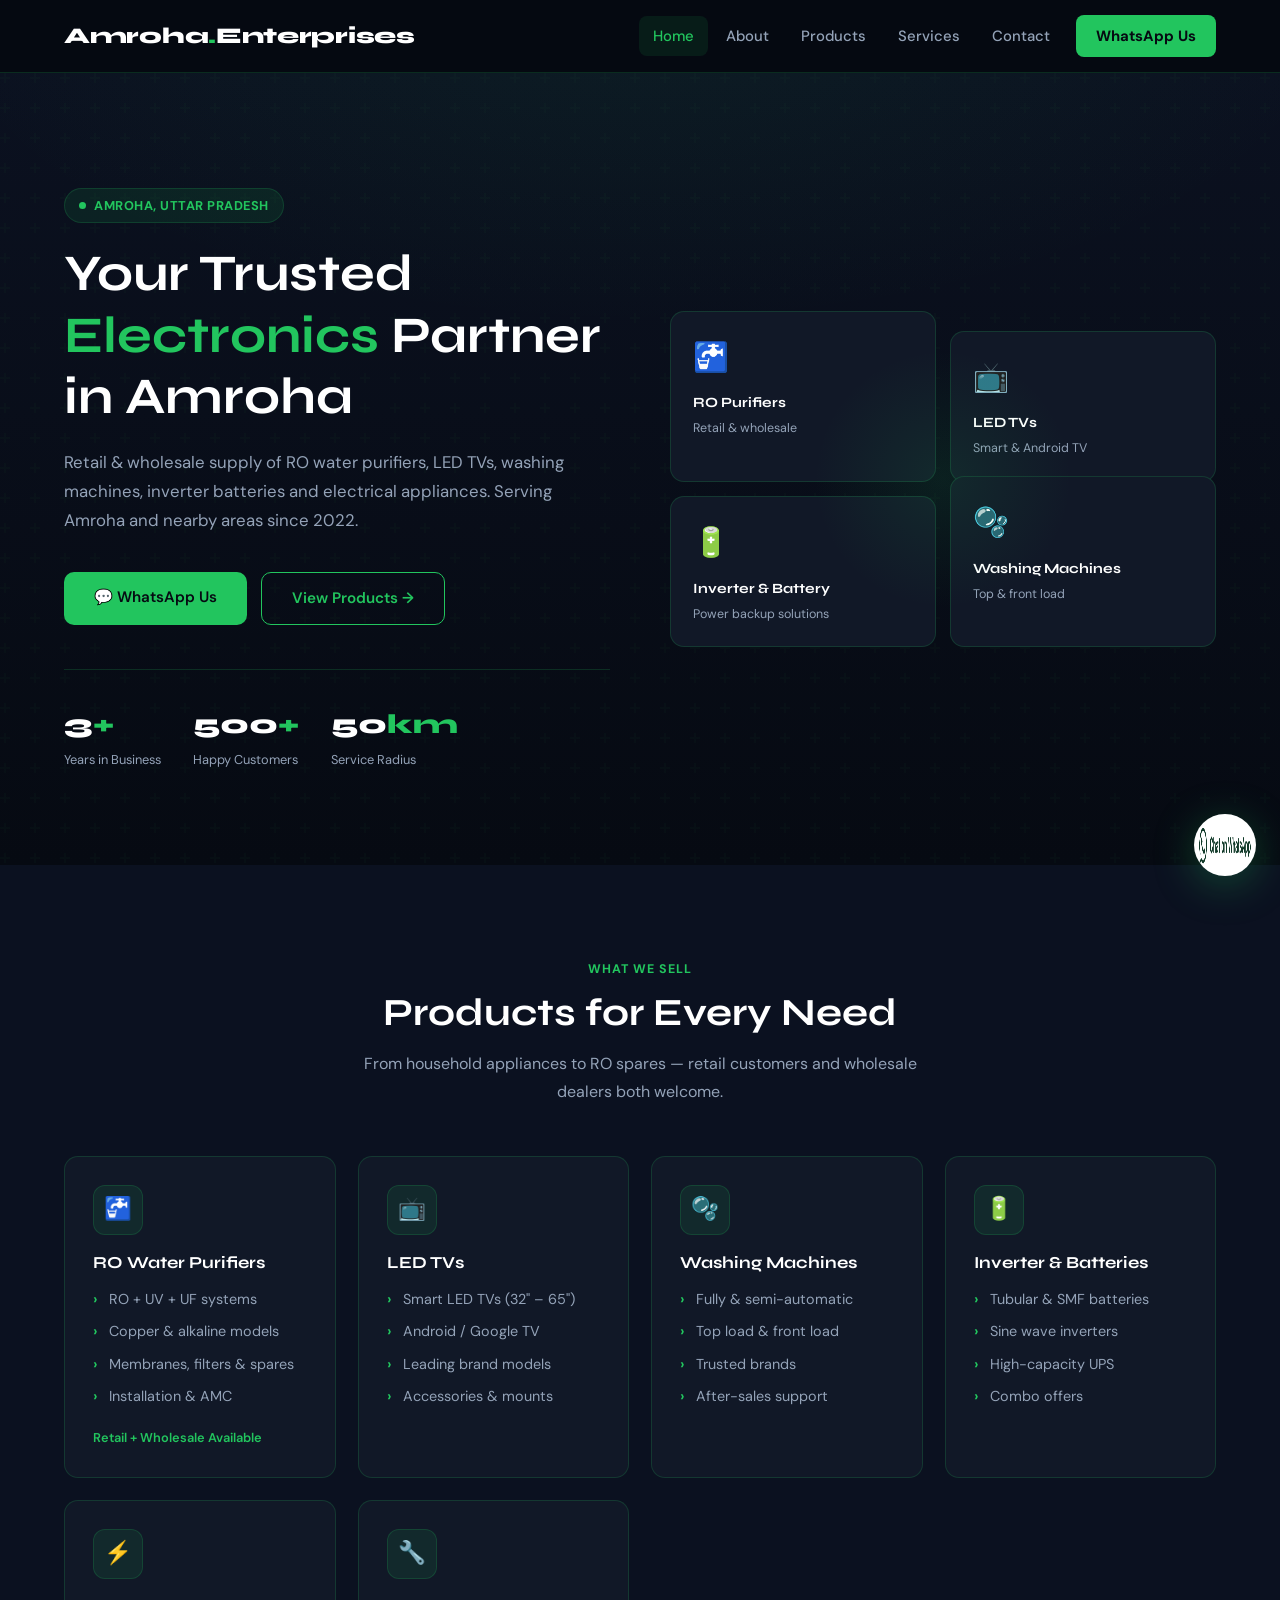
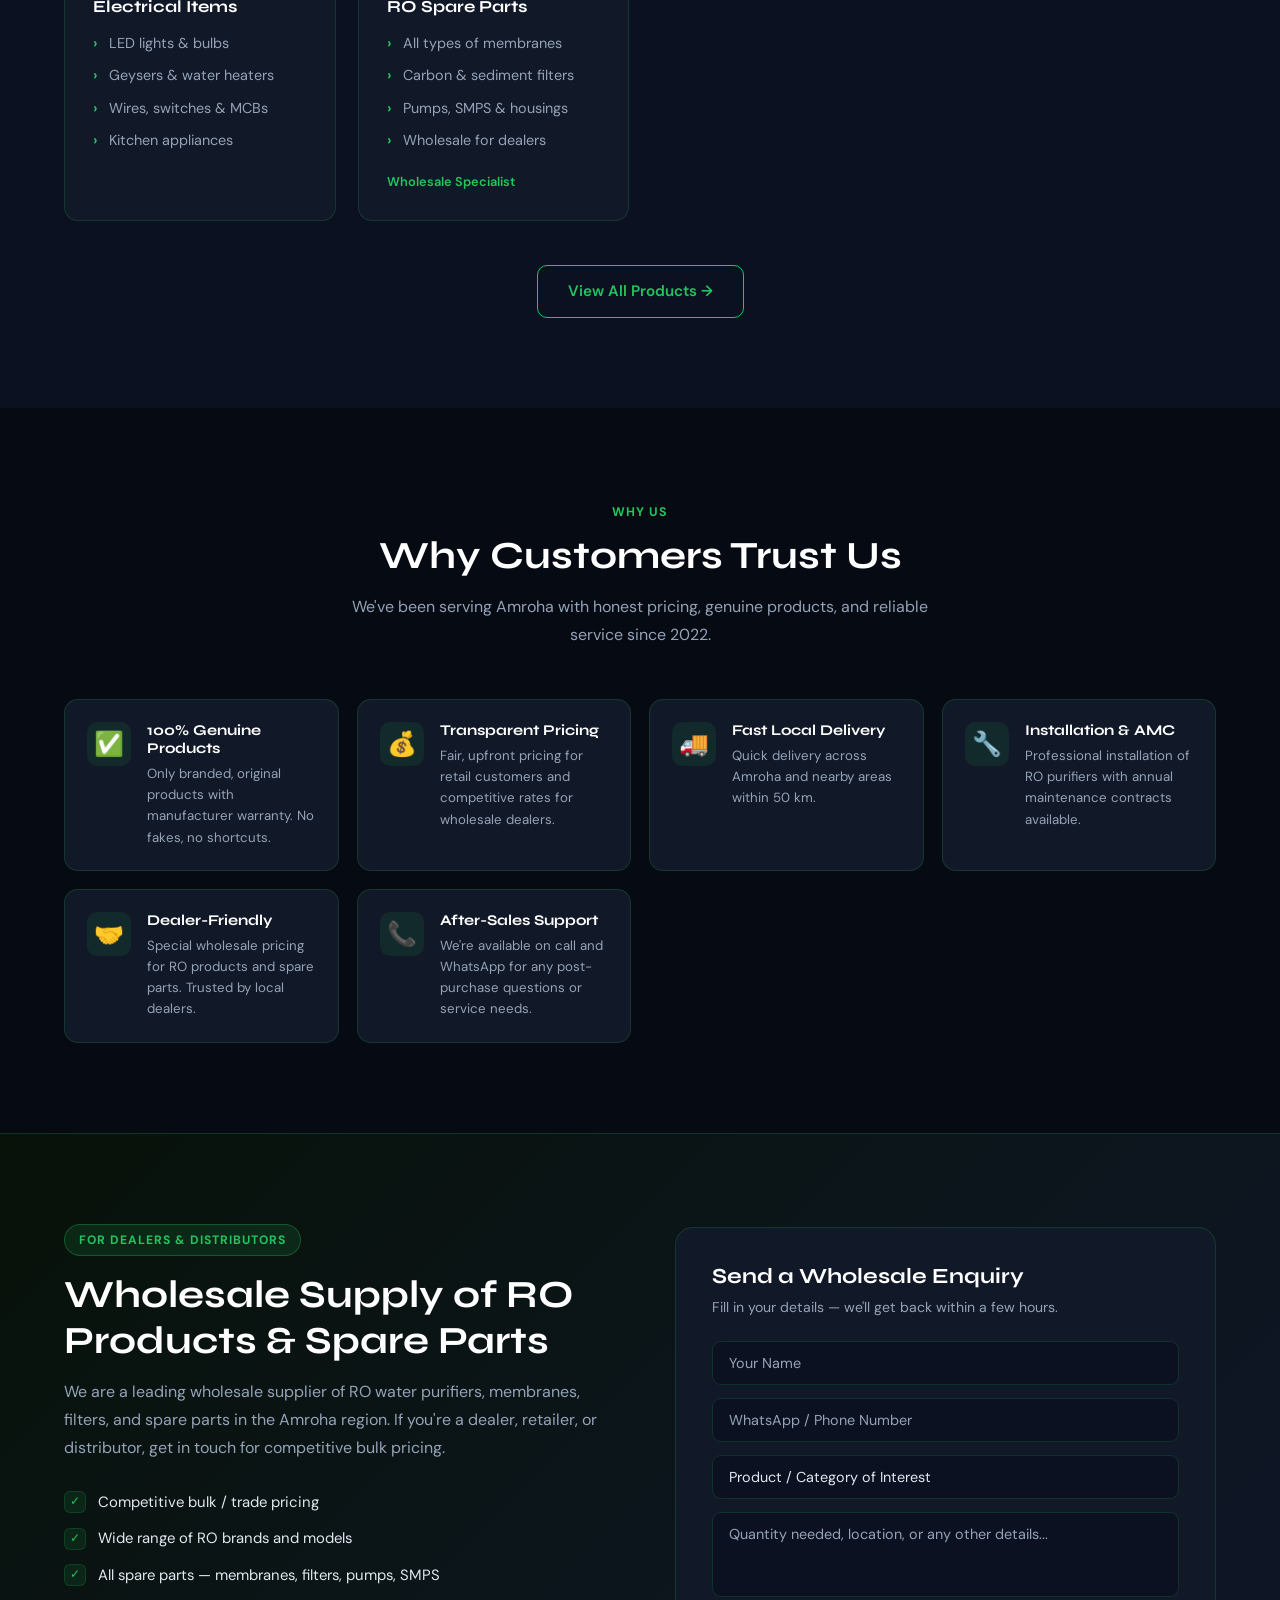
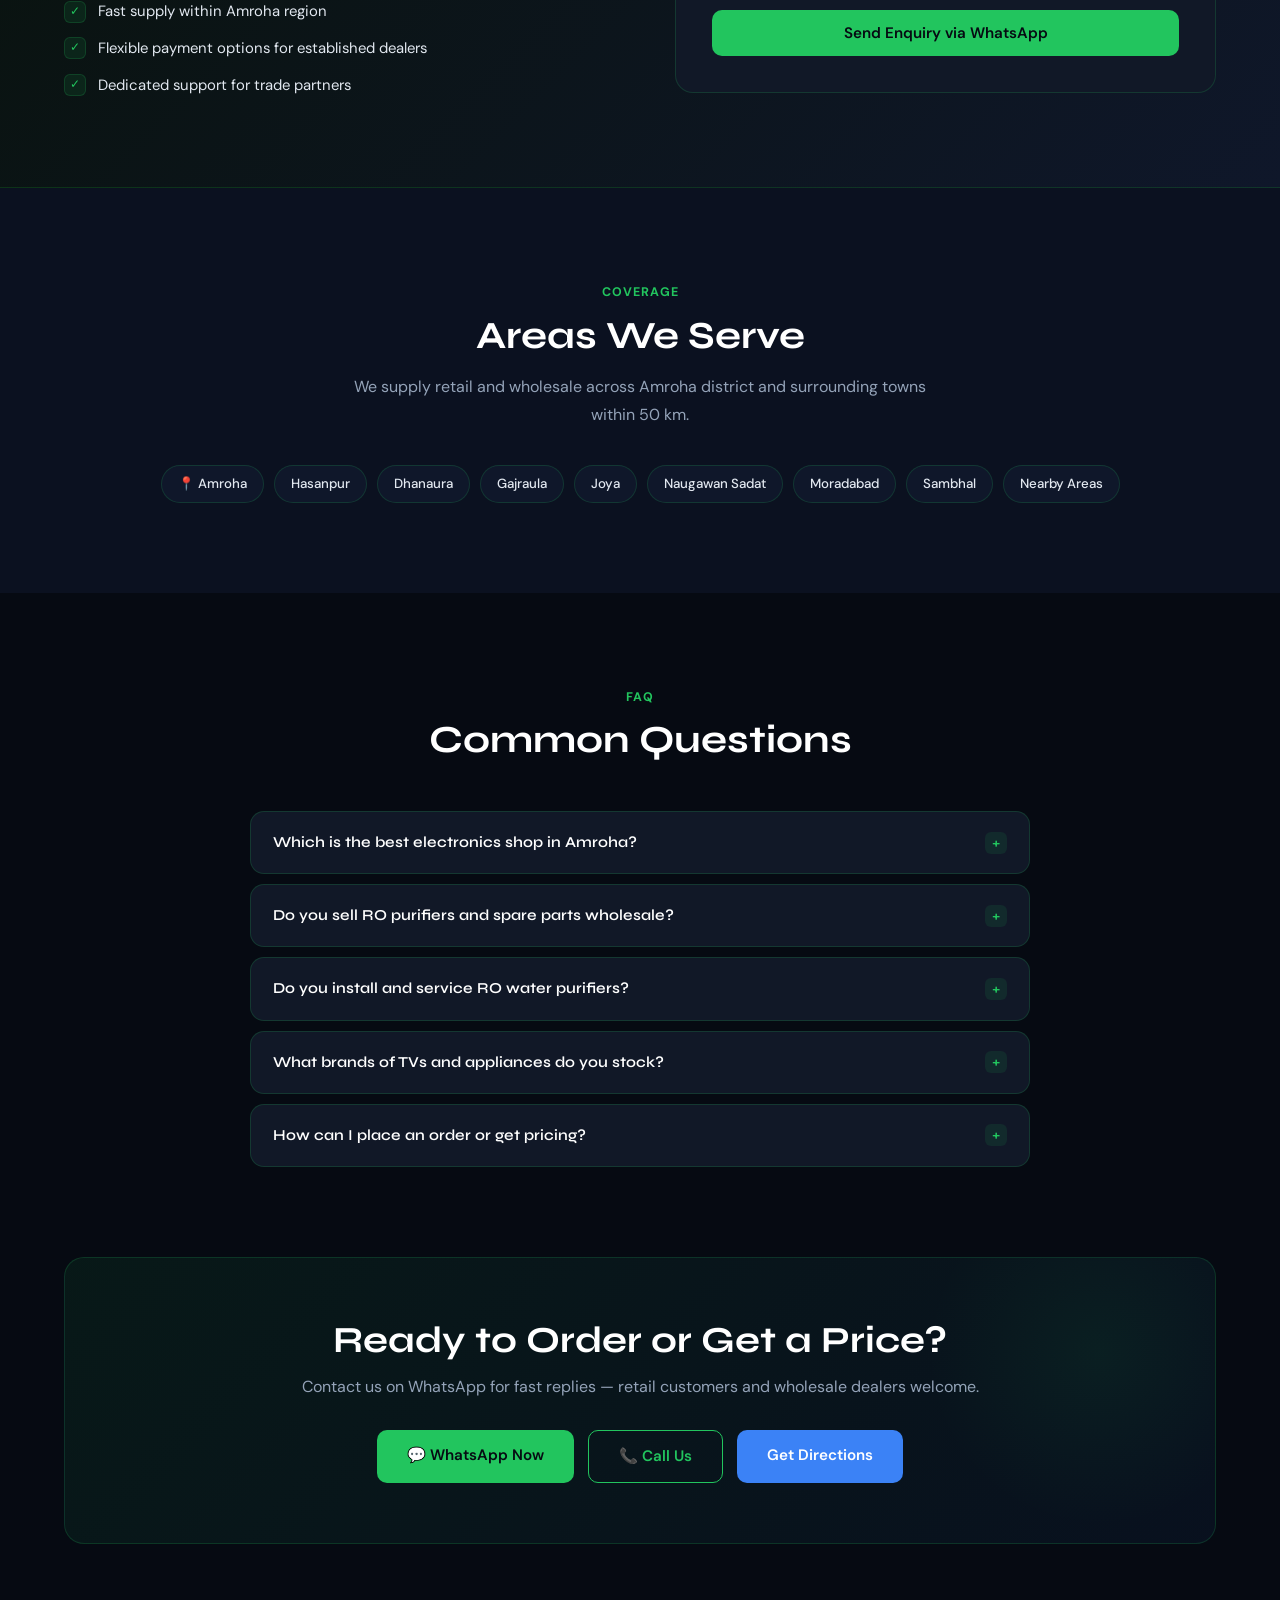
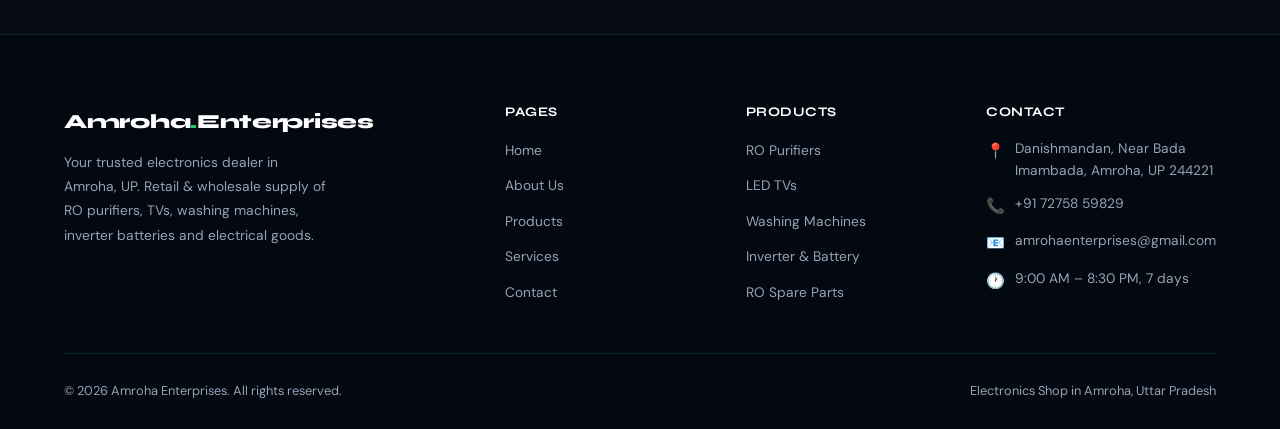
==== index.html @ c9adb69c "Add files via upload" ====
<!DOCTYPE html>
<html lang="en">
<head>
  <!-- Google Analytics -->
  <script async src="https://www.googletagmanager.com/gtag/js?id=G-59EETJ5G6J"></script>
  <script>
    window.dataLayer = window.dataLayer || [];
    function gtag(){dataLayer.push(arguments);}
    gtag('js', new Date());
    gtag('config', 'G-59EETJ5G6J');
  </script>

  <meta charset="UTF-8" />
  <meta name="viewport" content="width=device-width, initial-scale=1.0" />
  <title>Electronics Shop in Amroha | TV, RO, Washing Machine & Inverter – Amroha Enterprises</title>
  <meta name="description" content="Amroha Enterprises – trusted electronics dealer in Amroha, UP. Retail & wholesale supply of RO water purifiers, LED TVs, washing machines, inverter batteries and electrical items." />
  <link rel="stylesheet" href="style.css" />
</head>
<body>

<!-- HEADER -->
<header id="header">
  <div class="container header-inner">
    <div class="logo">Amroha<span>.</span>Enterprises</div>
    <nav id="nav">
      <a href="/" class="active">Home</a>
      <a href="/about">About</a>
      <a href="/products">Products</a>
      <a href="/services">Services</a>
      <a href="/contact">Contact</a>
      <a href="https://wa.me/917275859829?text=Hello%2C+I+have+an+enquiry..." class="nav-cta" target="_blank">WhatsApp Us</a>
    </nav>
    <button class="hamburger" id="hamburger" aria-label="Menu">
      <span></span><span></span><span></span>
    </button>
  </div>
</header>

<!-- HERO -->
<section class="hero">
  <div class="container">
    <div class="hero-grid">
      <div class="hero-content">
        <div class="hero-badge reveal">Amroha, Uttar Pradesh</div>
        <h1 class="reveal delay-1">Your Trusted <span class="accent">Electronics</span> Partner in Amroha</h1>
        <p class="reveal delay-2">
          Retail & wholesale supply of RO water purifiers, LED TVs, washing machines, inverter batteries and electrical appliances. Serving Amroha and nearby areas since 2022.
        </p>
        <div class="hero-buttons reveal delay-3">
          <a href="https://wa.me/917275859829?text=Hello%2C+I+have+an+enquiry..." class="btn btn-primary" target="_blank">💬 WhatsApp Us</a>
          <a href="/products" class="btn btn-outline">View Products →</a>
        </div>
        <div class="hero-stats reveal delay-3">
          <div class="hero-stat">
            <div class="num">3<span>+</span></div>
            <div class="label">Years in Business</div>
          </div>
          <div class="hero-stat">
            <div class="num">500<span>+</span></div>
            <div class="label">Happy Customers</div>
          </div>
          <div class="hero-stat">
            <div class="num">50<span>km</span></div>
            <div class="label">Service Radius</div>
          </div>
        </div>
      </div>

      <div class="hero-visual reveal delay-2">
        <div class="hero-card">
          <div class="hc-icon">🚰</div>
          <div class="hc-title">RO Purifiers</div>
          <div class="hc-sub">Retail & wholesale</div>
        </div>
        <div class="hero-card">
          <div class="hc-icon">📺</div>
          <div class="hc-title">LED TVs</div>
          <div class="hc-sub">Smart & Android TV</div>
        </div>
        <div class="hero-card">
          <div class="hc-icon">🔋</div>
          <div class="hc-title">Inverter & Battery</div>
          <div class="hc-sub">Power backup solutions</div>
        </div>
        <div class="hero-card">
          <div class="hc-icon">🫧</div>
          <div class="hc-title">Washing Machines</div>
          <div class="hc-sub">Top & front load</div>
        </div>
      </div>
    </div>
  </div>
</section>

<!-- PRODUCT CATEGORIES -->
<section class="accent">
  <div class="container">
    <div class="center reveal">
      <div class="section-tag">What We Sell</div>
      <h2 class="section-title">Products for Every Need</h2>
      <p class="section-sub">From household appliances to RO spares — retail customers and wholesale dealers both welcome.</p>
    </div>

    <div class="grid grid-auto" style="margin-top: 50px;">
      <div class="card reveal delay-1">
        <div class="card-icon">🚰</div>
        <h3>RO Water Purifiers</h3>
        <ul>
          <li>RO + UV + UF systems</li>
          <li>Copper & alkaline models</li>
          <li>Membranes, filters & spares</li>
          <li>Installation & AMC</li>
        </ul>
        <p style="margin-top:14px; font-size:0.8rem; color:var(--green); font-weight:600;">Retail + Wholesale Available</p>
      </div>

      <div class="card reveal delay-2">
        <div class="card-icon">📺</div>
        <h3>LED TVs</h3>
        <ul>
          <li>Smart LED TVs (32" – 65")</li>
          <li>Android / Google TV</li>
          <li>Leading brand models</li>
          <li>Accessories & mounts</li>
        </ul>
      </div>

      <div class="card reveal delay-3">
        <div class="card-icon">🫧</div>
        <h3>Washing Machines</h3>
        <ul>
          <li>Fully & semi-automatic</li>
          <li>Top load & front load</li>
          <li>Trusted brands</li>
          <li>After-sales support</li>
        </ul>
      </div>

      <div class="card reveal delay-1">
        <div class="card-icon">🔋</div>
        <h3>Inverter & Batteries</h3>
        <ul>
          <li>Tubular & SMF batteries</li>
          <li>Sine wave inverters</li>
          <li>High-capacity UPS</li>
          <li>Combo offers</li>
        </ul>
      </div>

      <div class="card reveal delay-2">
        <div class="card-icon">⚡</div>
        <h3>Electrical Items</h3>
        <ul>
          <li>LED lights & bulbs</li>
          <li>Geysers & water heaters</li>
          <li>Wires, switches & MCBs</li>
          <li>Kitchen appliances</li>
        </ul>
      </div>

      <div class="card reveal delay-3">
        <div class="card-icon">🔧</div>
        <h3>RO Spare Parts</h3>
        <ul>
          <li>All types of membranes</li>
          <li>Carbon & sediment filters</li>
          <li>Pumps, SMPS & housings</li>
          <li>Wholesale for dealers</li>
        </ul>
        <p style="margin-top:14px; font-size:0.8rem; color:var(--green); font-weight:600;">Wholesale Specialist</p>
      </div>
    </div>

    <div style="text-align:center; margin-top: 44px;" class="reveal">
      <a href="/products" class="btn btn-outline">View All Products →</a>
    </div>
  </div>
</section>

<!-- WHY CHOOSE US -->
<section>
  <div class="container">
    <div class="center reveal">
      <div class="section-tag">Why Us</div>
      <h2 class="section-title">Why Customers Trust Us</h2>
      <p class="section-sub">We've been serving Amroha with honest pricing, genuine products, and reliable service since 2022.</p>
    </div>
    <div class="usp-grid">
      <div class="usp-item reveal delay-1">
        <div class="usp-icon">✅</div>
        <div>
          <h4>100% Genuine Products</h4>
          <p>Only branded, original products with manufacturer warranty. No fakes, no shortcuts.</p>
        </div>
      </div>
      <div class="usp-item reveal delay-2">
        <div class="usp-icon">💰</div>
        <div>
          <h4>Transparent Pricing</h4>
          <p>Fair, upfront pricing for retail customers and competitive rates for wholesale dealers.</p>
        </div>
      </div>
      <div class="usp-item reveal delay-3">
        <div class="usp-icon">🚚</div>
        <div>
          <h4>Fast Local Delivery</h4>
          <p>Quick delivery across Amroha and nearby areas within 50 km.</p>
        </div>
      </div>
      <div class="usp-item reveal delay-1">
        <div class="usp-icon">🔧</div>
        <div>
          <h4>Installation & AMC</h4>
          <p>Professional installation of RO purifiers with annual maintenance contracts available.</p>
        </div>
      </div>
      <div class="usp-item reveal delay-2">
        <div class="usp-icon">🤝</div>
        <div>
          <h4>Dealer-Friendly</h4>
          <p>Special wholesale pricing for RO products and spare parts. Trusted by local dealers.</p>
        </div>
      </div>
      <div class="usp-item reveal delay-3">
        <div class="usp-icon">📞</div>
        <div>
          <h4>After-Sales Support</h4>
          <p>We're available on call and WhatsApp for any post-purchase questions or service needs.</p>
        </div>
      </div>
    </div>
  </div>
</section>

<!-- WHOLESALE SECTION -->
<section class="wholesale-section">
  <div class="container">
    <div class="wholesale-inner">
      <div>
        <div class="wholesale-badge reveal">For Dealers & Distributors</div>
        <h2 class="section-title reveal delay-1">Wholesale Supply of RO Products & Spare Parts</h2>
        <p class="section-sub reveal delay-2">
          We are a leading wholesale supplier of RO water purifiers, membranes, filters, and spare parts in the Amroha region. If you're a dealer, retailer, or distributor, get in touch for competitive bulk pricing.
        </p>
        <ul class="wholesale-perks reveal delay-2">
          <li><span class="perk-check">✓</span> Competitive bulk / trade pricing</li>
          <li><span class="perk-check">✓</span> Wide range of RO brands and models</li>
          <li><span class="perk-check">✓</span> All spare parts — membranes, filters, pumps, SMPS</li>
          <li><span class="perk-check">✓</span> Fast supply within Amroha region</li>
          <li><span class="perk-check">✓</span> Flexible payment options for established dealers</li>
          <li><span class="perk-check">✓</span> Dedicated support for trade partners</li>
        </ul>
      </div>

      <div class="wholesale-form-box reveal delay-2">
        <h3>Send a Wholesale Enquiry</h3>
        <p>Fill in your details — we'll get back within a few hours.</p>
        <div class="form-row">
          <input type="text" placeholder="Your Name" id="ws-name" />
          <input type="tel" placeholder="WhatsApp / Phone Number" id="ws-phone" />
          <select id="ws-product">
            <option value="" disabled selected>Product / Category of Interest</option>
            <option>RO Water Purifiers</option>
            <option>RO Membranes</option>
            <option>RO Filters & Spares</option>
            <option>RO Pumps & SMPS</option>
            <option>Multiple / Mixed Items</option>
          </select>
          <textarea placeholder="Quantity needed, location, or any other details..." id="ws-msg"></textarea>
          <button class="btn btn-primary" onclick="sendWholesaleEnquiry()" style="width:100%;">Send Enquiry via WhatsApp</button>
        </div>
      </div>
    </div>
  </div>
</section>

<!-- SERVICE AREA -->
<section class="accent">
  <div class="container">
    <div class="center reveal">
      <div class="section-tag">Coverage</div>
      <h2 class="section-title">Areas We Serve</h2>
      <p class="section-sub">We supply retail and wholesale across Amroha district and surrounding towns within 50 km.</p>
    </div>
    <div class="area-tags reveal delay-1" style="justify-content: center; margin-top: 36px;">
      <span class="area-tag">📍 Amroha</span>
      <span class="area-tag">Hasanpur</span>
      <span class="area-tag">Dhanaura</span>
      <span class="area-tag">Gajraula</span>
      <span class="area-tag">Joya</span>
      <span class="area-tag">Naugawan Sadat</span>
      <span class="area-tag">Moradabad</span>
      <span class="area-tag">Sambhal</span>
      <span class="area-tag">Nearby Areas</span>
    </div>
  </div>
</section>

<!-- FAQ -->
<section>
  <div class="container">
    <div class="center reveal">
      <div class="section-tag">FAQ</div>
      <h2 class="section-title">Common Questions</h2>
    </div>
    <div class="faq-list">
      <div class="faq-item reveal delay-1">
        <div class="faq-q">Which is the best electronics shop in Amroha? <span class="faq-icon">+</span></div>
        <div class="faq-a">Amroha Enterprises is a trusted name for electronics and electrical products in Amroha, offering genuine products, fair pricing, and after-sales support since 2022.</div>
      </div>
      <div class="faq-item reveal delay-2">
        <div class="faq-q">Do you sell RO purifiers and spare parts wholesale? <span class="faq-icon">+</span></div>
        <div class="faq-a">Yes. We are one of the main wholesale suppliers of RO water purifiers, membranes, filters, pumps, and spare parts in the Amroha region. Dealers and distributors can contact us for trade pricing.</div>
      </div>
      <div class="faq-item reveal delay-3">
        <div class="faq-q">Do you install and service RO water purifiers? <span class="faq-icon">+</span></div>
        <div class="faq-a">Yes, we offer professional installation and Annual Maintenance Contracts (AMC) for RO purifiers across Amroha and nearby areas.</div>
      </div>
      <div class="faq-item reveal delay-1">
        <div class="faq-q">What brands of TVs and appliances do you stock? <span class="faq-icon">+</span></div>
        <div class="faq-a">We stock a range of leading brands for LED TVs, washing machines, and inverter batteries. Contact us on WhatsApp or visit our store for current stock and pricing.</div>
      </div>
      <div class="faq-item reveal delay-2">
        <div class="faq-q">How can I place an order or get pricing? <span class="faq-icon">+</span></div>
        <div class="faq-a">The fastest way is to WhatsApp us at +91 72758 59829. You can also call or visit our store at Danishmandan, Near Bada Imambada, Amroha.</div>
      </div>
    </div>
  </div>
</section>

<!-- CTA -->
<section style="padding-top: 0;">
  <div class="container">
    <div class="cta-banner reveal">
      <h2>Ready to Order or Get a Price?</h2>
      <p>Contact us on WhatsApp for fast replies — retail customers and wholesale dealers welcome.</p>
      <div class="cta-buttons">
        <a href="https://wa.me/917275859829?text=Hello%2C+I+have+an+enquiry..." class="btn btn-primary" target="_blank">💬 WhatsApp Now</a>
        <a href="tel:+917275859829" class="btn btn-outline">📞 Call Us</a>
        <a href="/contact" class="btn btn-blue">Get Directions</a>
      </div>
    </div>
  </div>
</section>

<!-- FOOTER -->
<footer>
  <div class="container">
    <div class="footer-grid">
      <div class="footer-brand">
        <div class="logo">Amroha<span>.</span>Enterprises</div>
        <p>Your trusted electronics dealer in Amroha, UP. Retail & wholesale supply of RO purifiers, TVs, washing machines, inverter batteries and electrical goods.</p>
      </div>
      <div class="footer-col">
        <h4>Pages</h4>
        <ul>
          <li><a href="/">Home</a></li>
          <li><a href="/about">About Us</a></li>
          <li><a href="/products">Products</a></li>
          <li><a href="/services">Services</a></li>
          <li><a href="/contact">Contact</a></li>
        </ul>
      </div>
      <div class="footer-col">
        <h4>Products</h4>
        <ul>
          <li><a href="/products">RO Purifiers</a></li>
          <li><a href="/products">LED TVs</a></li>
          <li><a href="/products">Washing Machines</a></li>
          <li><a href="/products">Inverter & Battery</a></li>
          <li><a href="/products">RO Spare Parts</a></li>
        </ul>
      </div>
      <div class="footer-col">
        <h4>Contact</h4>
        <div class="footer-contact-item"><span class="ico">📍</span> Danishmandan, Near Bada Imambada, Amroha, UP 244221</div>
        <div class="footer-contact-item"><span class="ico">📞</span> <a href="tel:+917275859829" style="color:var(--muted);">+91 72758 59829</a></div>
        <div class="footer-contact-item"><span class="ico">📧</span> <a href="mailto:amrohaenterprises@gmail.com" style="color:var(--muted);">amrohaenterprises@gmail.com</a></div>
        <div class="footer-contact-item"><span class="ico">🕐</span> 9:00 AM – 8:30 PM, 7 days</div>
      </div>
    </div>
    <div class="footer-bottom">
      <span>© <span id="year"></span> Amroha Enterprises. All rights reserved.</span>
      <span>Electronics Shop in Amroha, Uttar Pradesh</span>
    </div>
  </div>
</footer>

<!-- WhatsApp Float -->
<a class="whatsapp-float" href="https://wa.me/917275859829" target="_blank" aria-label="Chat on WhatsApp">
  <img src="WhatsAppButtonGreenLarge.png" alt="WhatsApp" />
</a>

<script>
  document.getElementById('year').textContent = new Date().getFullYear();

  // Sticky header
  window.addEventListener('scroll', () => {
    document.getElementById('header').classList.toggle('scrolled', window.scrollY > 50);
  });

  // Mobile menu
  document.getElementById('hamburger').addEventListener('click', () => {
    document.getElementById('nav').classList.toggle('open');
  });

  // Scroll reveal
  const observer = new IntersectionObserver((entries) => {
    entries.forEach(e => { if (e.isIntersecting) e.target.classList.add('active'); });
  }, { threshold: 0.1 });
  document.querySelectorAll('.reveal').forEach(el => observer.observe(el));

  // FAQ accordion
  document.querySelectorAll('.faq-q').forEach(q => {
    q.addEventListener('click', () => {
      const item = q.parentElement;
      const isOpen = item.classList.contains('open');
      document.querySelectorAll('.faq-item.open').forEach(i => i.classList.remove('open'));
      if (!isOpen) item.classList.add('open');
    });
  });

  // Wholesale enquiry via WhatsApp
  function sendWholesaleEnquiry() {
    const name    = document.getElementById('ws-name').value.trim();
    const phone   = document.getElementById('ws-phone').value.trim();
    const product = document.getElementById('ws-product').value;
    const msg     = document.getElementById('ws-msg').value.trim();
    if (!name || !phone) { alert('Please enter your name and phone number.'); return; }
    const text = `Hello, I have a *Wholesale Enquiry*:\n\n*Name:* ${name}\n*Phone:* ${phone}\n*Product:* ${product || 'Not specified'}\n*Details:* ${msg || 'N/A'}`;
    window.open(`https://wa.me/917275859829?text=${encodeURIComponent(text)}`, '_blank');
  }
</script>

</body>
</html>
---- style.css ----
/* ===========================
   AMROHA ENTERPRISES — STYLES
   =========================== */

@import url('https://fonts.googleapis.com/css2?family=Syne:wght@400;600;700;800&family=DM+Sans:ital,opsz,wght@0,9..40,300;0,9..40,400;0,9..40,500;0,9..40,600;1,9..40,400&display=swap');

:root {
  --bg:        #060a12;
  --bg2:       #0b1120;
  --bg3:       #0f172a;
  --card:      #111827;
  --border:    rgba(34,197,94,0.18);
  --green:     #22c55e;
  --green-dim: rgba(34,197,94,0.1);
  --blue:      #3b82f6;
  --text:      #e2e8f0;
  --muted:     #94a3b8;
  --white:     #ffffff;
  --radius:    14px;
  --transition: 0.35s cubic-bezier(0.4,0,0.2,1);
}

*, *::before, *::after { margin:0; padding:0; box-sizing:border-box; }
html { scroll-behavior: smooth; }

body {
  font-family: 'DM Sans', sans-serif;
  background: var(--bg);
  color: var(--text);
  line-height: 1.65;
  overflow-x: hidden;
}

a { text-decoration: none; color: inherit; }
img { max-width: 100%; display: block; }
ul { list-style: none; }

h1, h2, h3, h4 {
  font-family: 'Syne', sans-serif;
  font-weight: 700;
  line-height: 1.2;
}

.container {
  max-width: 1200px;
  margin: 0 auto;
  padding: 0 24px;
}

/* ===== HEADER ===== */
header {
  position: sticky; top: 0; z-index: 1000;
  background: rgba(6,10,18,0.85);
  backdrop-filter: blur(18px);
  -webkit-backdrop-filter: blur(18px);
  border-bottom: 1px solid var(--border);
  transition: background var(--transition), box-shadow var(--transition);
}
header.scrolled {
  background: rgba(6,10,18,0.97);
  box-shadow: 0 4px 30px rgba(0,0,0,0.5);
}
.header-inner {
  display: flex; justify-content: space-between; align-items: center; height: 72px;
}
.logo {
  font-family: 'Syne', sans-serif; font-weight: 800;
  font-size: 1.4rem; color: var(--white); letter-spacing: -0.3px;
}
.logo span { color: var(--green); }

nav { display: flex; align-items: center; gap: 4px; }
nav a {
  color: var(--muted); font-weight: 500; font-size: 0.93rem;
  padding: 8px 14px; border-radius: 8px;
  transition: color var(--transition), background var(--transition);
}
nav a:hover, nav a.active { color: var(--white); background: var(--green-dim); }
nav a.active { color: var(--green); }
.nav-cta {
  background: var(--green) !important; color: var(--bg) !important;
  font-weight: 700 !important; padding: 9px 20px !important;
  border-radius: 8px !important; margin-left: 8px;
}
.nav-cta:hover { background: #16a34a !important; }

.hamburger {
  display: none; flex-direction: column; gap: 5px;
  cursor: pointer; padding: 4px; background: none; border: none;
}
.hamburger span {
  display: block; width: 24px; height: 2px;
  background: var(--text); border-radius: 2px; transition: var(--transition);
}

/* ===== BUTTONS ===== */
.btn {
  display: inline-block; padding: 13px 30px; border-radius: 10px;
  font-family: 'DM Sans', sans-serif; font-weight: 600; font-size: 0.95rem;
  cursor: pointer; border: none;
  transition: transform var(--transition), box-shadow var(--transition), background var(--transition);
}
.btn-primary { background: var(--green); color: var(--bg); }
.btn-primary:hover {
  background: #16a34a; transform: translateY(-2px);
  box-shadow: 0 8px 24px rgba(34,197,94,0.3);
}
.btn-outline { background: transparent; color: var(--green); border: 1.5px solid var(--green); }
.btn-outline:hover { background: var(--green-dim); transform: translateY(-2px); }
.btn-blue { background: var(--blue); color: #fff; }
.btn-blue:hover {
  background: #2563eb; transform: translateY(-2px);
  box-shadow: 0 8px 24px rgba(59,130,246,0.3);
}

/* ===== HERO ===== */
.hero {
  min-height: 88vh; display: flex; align-items: center;
  position: relative; overflow: hidden; padding: 100px 0 80px;
  background:
    radial-gradient(ellipse 80% 60% at 50% -10%, rgba(34,197,94,0.07) 0%, transparent 70%),
    linear-gradient(180deg, var(--bg2) 0%, var(--bg) 100%);
}
.hero::before {
  content: ''; position: absolute; inset: 0; pointer-events: none;
  background: url("data:image/svg+xml,%3Csvg width='60' height='60' viewBox='0 0 60 60' xmlns='http://www.w3.org/2000/svg'%3E%3Cg fill='%2322c55e' fill-opacity='0.025'%3E%3Cpath d='M36 34v-4h-2v4h-4v2h4v4h2v-4h4v-2h-4zm0-30V0h-2v4h-4v2h4v4h2V6h4V4h-4zM6 34v-4H4v4H0v2h4v4h2v-4h4v-2H6zM6 4V0H4v4H0v2h4v4h2V6h4V4H6z'/%3E%3C/g%3E%3C/svg%3E");
}
.hero-grid { display: grid; grid-template-columns: 1fr 1fr; gap: 60px; align-items: center; }

.hero-badge {
  display: inline-flex; align-items: center; gap: 8px;
  background: var(--green-dim); border: 1px solid var(--border);
  color: var(--green); padding: 6px 14px; border-radius: 50px;
  font-size: 0.8rem; font-weight: 700; letter-spacing: 0.5px;
  text-transform: uppercase; margin-bottom: 20px;
}
.hero-badge::before {
  content: ''; width: 7px; height: 7px; background: var(--green);
  border-radius: 50%; animation: pulse 2s infinite;
}
@keyframes pulse {
  0%,100% { opacity:1; transform:scale(1); }
  50% { opacity:0.4; transform:scale(0.8); }
}

.hero h1 {
  font-size: clamp(2.2rem, 4vw, 3.4rem); color: var(--white); margin-bottom: 20px;
}
.hero h1 .accent { color: var(--green); }
.hero p { font-size: 1.05rem; color: var(--muted); max-width: 520px; margin-bottom: 36px; line-height: 1.75; }
.hero-buttons { display: flex; gap: 14px; flex-wrap: wrap; }

.hero-stats {
  display: flex; gap: 32px; margin-top: 44px;
  padding-top: 32px; border-top: 1px solid var(--border);
}
.hero-stat .num {
  font-family: 'Syne', sans-serif; font-size: 1.7rem;
  font-weight: 800; color: var(--white);
}
.hero-stat .num span { color: var(--green); }
.hero-stat .label { font-size: 0.8rem; color: var(--muted); margin-top: 2px; }

/* Hero Visual */
.hero-visual { display: grid; grid-template-columns: 1fr 1fr; gap: 14px; position: relative; }
.hero-visual::before {
  content: ''; position: absolute;
  width: 260px; height: 260px;
  background: radial-gradient(circle, rgba(34,197,94,0.1) 0%, transparent 70%);
  top: 50%; left: 50%; transform: translate(-50%,-50%); pointer-events: none;
}
.hero-card {
  background: var(--card); border: 1px solid var(--border); border-radius: var(--radius);
  padding: 22px; transition: transform var(--transition), border-color var(--transition);
}
.hero-card:hover { transform: translateY(-4px); border-color: rgba(34,197,94,0.4); }
.hero-card:nth-child(2) { margin-top: 20px; }
.hero-card:nth-child(4) { margin-top: -20px; }
.hero-card .hc-icon { font-size: 1.8rem; margin-bottom: 10px; }
.hero-card .hc-title { font-family: 'Syne', sans-serif; font-size: 0.88rem; font-weight: 700; color: var(--white); }
.hero-card .hc-sub { font-size: 0.78rem; color: var(--muted); margin-top: 4px; }

/* ===== SECTIONS ===== */
section { padding: 90px 0; }
section.accent { background: var(--bg2); }
section.dark   { background: var(--bg3); }

.section-tag {
  display: inline-block; color: var(--green);
  font-size: 0.78rem; font-weight: 700; letter-spacing: 1px;
  text-transform: uppercase; margin-bottom: 10px;
}
.section-title {
  font-size: clamp(1.7rem, 3vw, 2.5rem); color: var(--white); margin-bottom: 14px;
}
.section-sub {
  color: var(--muted); font-size: 1rem; max-width: 580px; line-height: 1.75;
}
.center { text-align: center; }
.center .section-sub { margin: 0 auto; }

/* ===== CARDS ===== */
.grid { display: grid; gap: 22px; }
.grid-2 { grid-template-columns: repeat(2,1fr); }
.grid-3 { grid-template-columns: repeat(3,1fr); }
.grid-4 { grid-template-columns: repeat(4,1fr); }
.grid-auto { grid-template-columns: repeat(auto-fit, minmax(270px,1fr)); }

.card {
  background: var(--card); border: 1px solid var(--border);
  border-radius: var(--radius); padding: 28px;
  transition: transform var(--transition), border-color var(--transition), box-shadow var(--transition);
}
.card:hover {
  transform: translateY(-6px); border-color: rgba(34,197,94,0.35);
  box-shadow: 0 16px 40px rgba(0,0,0,0.35);
}
.card-icon {
  width: 50px; height: 50px; background: var(--green-dim);
  border: 1px solid var(--border); border-radius: 12px;
  display: flex; align-items: center; justify-content: center;
  font-size: 1.4rem; margin-bottom: 18px;
}
.card h3 { font-size: 1.05rem; color: var(--white); margin-bottom: 10px; }
.card p, .card li { font-size: 0.9rem; color: var(--muted); line-height: 1.7; }
.card ul { padding: 0; margin-top: 10px; }
.card ul li { padding: 4px 0 4px 16px; position: relative; }
.card ul li::before { content: '›'; position: absolute; left: 0; color: var(--green); font-weight: bold; }

/* Product cards */
.product-card {
  background: var(--card); border: 1px solid var(--border);
  border-radius: var(--radius); overflow: hidden;
  transition: transform var(--transition), border-color var(--transition), box-shadow var(--transition);
}
.product-card:hover {
  transform: translateY(-6px); border-color: rgba(34,197,94,0.35);
  box-shadow: 0 20px 50px rgba(0,0,0,0.4);
}
.product-img {
  width: 100%; height: 190px; object-fit: contain;
  background: #0d1424; padding: 20px;
}
.product-info { padding: 16px 20px 20px; }
.product-info h3 { font-size: 0.92rem; color: var(--white); margin-bottom: 8px; }
.product-badge {
  display: inline-block; padding: 3px 10px; border-radius: 50px;
  font-size: 0.73rem; font-weight: 600;
}
.badge-green { background: var(--green-dim); color: var(--green); border: 1px solid var(--border); }
.badge-blue  { background: rgba(59,130,246,0.1); color: var(--blue); border: 1px solid rgba(59,130,246,0.2); }

/* ===== USP ===== */
.usp-grid {
  display: grid; grid-template-columns: repeat(auto-fit, minmax(230px,1fr));
  gap: 18px; margin-top: 50px;
}
.usp-item {
  display: flex; gap: 16px; align-items: flex-start;
  padding: 22px; background: var(--card); border: 1px solid var(--border);
  border-radius: var(--radius); transition: border-color var(--transition);
}
.usp-item:hover { border-color: rgba(34,197,94,0.35); }
.usp-icon {
  font-size: 1.5rem; flex-shrink: 0; width: 44px; height: 44px;
  background: var(--green-dim); border-radius: 10px;
  display: flex; align-items: center; justify-content: center;
}
.usp-item h4 { font-size: 0.93rem; color: var(--white); margin-bottom: 5px; }
.usp-item p  { font-size: 0.83rem; color: var(--muted); line-height: 1.6; }

/* ===== WHOLESALE ===== */
.wholesale-section {
  background: linear-gradient(135deg, #081209 0%, var(--bg3) 100%);
  border-top: 1px solid var(--border); border-bottom: 1px solid var(--border);
}
.wholesale-inner { display: grid; grid-template-columns: 1fr 1fr; gap: 70px; align-items: center; }
.wholesale-badge {
  display: inline-block; background: rgba(34,197,94,0.12);
  color: var(--green); border: 1px solid rgba(34,197,94,0.3);
  padding: 5px 14px; border-radius: 50px;
  font-size: 0.76rem; font-weight: 700; letter-spacing: 1px;
  text-transform: uppercase; margin-bottom: 16px;
}
.wholesale-perks { margin-top: 28px; display: flex; flex-direction: column; gap: 12px; }
.wholesale-perks li { display: flex; align-items: center; gap: 12px; font-size: 0.93rem; color: var(--text); }
.perk-check {
  width: 22px; height: 22px; background: var(--green-dim);
  border: 1px solid var(--border); border-radius: 6px;
  display: flex; align-items: center; justify-content: center;
  color: var(--green); font-size: 0.75rem; flex-shrink: 0;
}
.wholesale-form-box {
  background: var(--card); border: 1px solid var(--border);
  border-radius: 18px; padding: 36px;
}
.wholesale-form-box h3 { font-size: 1.35rem; color: var(--white); margin-bottom: 6px; }
.wholesale-form-box p { font-size: 0.88rem; color: var(--muted); margin-bottom: 22px; }
.form-row { display: flex; flex-direction: column; gap: 13px; }
.form-row input, .form-row select, .form-row textarea {
  width: 100%; background: var(--bg2); border: 1px solid var(--border);
  border-radius: 9px; padding: 12px 16px; color: var(--text);
  font-family: 'DM Sans', sans-serif; font-size: 0.9rem;
  outline: none; transition: border-color var(--transition);
}
.form-row input:focus, .form-row select:focus, .form-row textarea:focus { border-color: var(--green); }
.form-row input::placeholder, .form-row textarea::placeholder { color: var(--muted); }
.form-row select { cursor: pointer; -webkit-appearance: none; }
.form-row textarea { resize: none; min-height: 85px; }

/* ===== SERVICE AREA ===== */
.area-tags { display: flex; flex-wrap: wrap; gap: 10px; margin-top: 28px; }
.area-tag {
  background: var(--bg3); border: 1px solid var(--border);
  color: var(--text); padding: 7px 16px; border-radius: 50px;
  font-size: 0.83rem; font-weight: 500;
  transition: border-color var(--transition), color var(--transition);
}
.area-tag:hover { border-color: var(--green); color: var(--green); }

/* ===== FAQ ===== */
.faq-list { max-width: 780px; margin: 48px auto 0; display: flex; flex-direction: column; gap: 10px; }
.faq-item { background: var(--card); border: 1px solid var(--border); border-radius: var(--radius); overflow: hidden; }
.faq-q {
  display: flex; justify-content: space-between; align-items: center;
  padding: 18px 22px; cursor: pointer;
  font-family: 'Syne', sans-serif; font-weight: 600;
  font-size: 0.95rem; color: var(--white);
  transition: background var(--transition);
}
.faq-q:hover { background: rgba(255,255,255,0.025); }
.faq-icon {
  width: 22px; height: 22px; background: var(--green-dim);
  border-radius: 6px; display: flex; align-items: center; justify-content: center;
  color: var(--green); font-size: 1rem;
  transition: transform var(--transition); flex-shrink: 0;
}
.faq-item.open .faq-icon { transform: rotate(45deg); }
.faq-a {
  max-height: 0; overflow: hidden;
  transition: max-height 0.4s ease, padding 0.3s ease;
  padding: 0 22px; color: var(--muted); font-size: 0.9rem; line-height: 1.75;
}
.faq-item.open .faq-a { max-height: 200px; padding: 0 22px 18px; }

/* ===== CTA BANNER ===== */
.cta-banner {
  background: linear-gradient(135deg, rgba(34,197,94,0.08) 0%, rgba(59,130,246,0.06) 100%);
  border: 1px solid var(--border); border-radius: 20px;
  padding: 60px 48px; text-align: center; position: relative; overflow: hidden;
}
.cta-banner::before {
  content: ''; position: absolute;
  width: 350px; height: 350px;
  background: radial-gradient(circle, rgba(34,197,94,0.07), transparent 70%);
  top: -80px; right: -60px; pointer-events: none;
}
.cta-banner h2 { font-size: clamp(1.7rem, 3vw, 2.3rem); color: var(--white); margin-bottom: 12px; }
.cta-banner p { color: var(--muted); font-size: 1rem; margin-bottom: 30px; }
.cta-buttons { display: flex; gap: 14px; justify-content: center; flex-wrap: wrap; }

/* ===== FOOTER ===== */
footer { background: #040810; border-top: 1px solid var(--border); padding: 70px 0 28px; }
.footer-grid {
  display: grid; grid-template-columns: 2fr 1fr 1fr 1fr;
  gap: 40px; padding-bottom: 48px; border-bottom: 1px solid var(--border);
}
.footer-brand .logo { font-size: 1.25rem; margin-bottom: 12px; }
.footer-brand p { font-size: 0.86rem; color: var(--muted); line-height: 1.75; max-width: 270px; }
.footer-col h4 {
  font-family: 'Syne', sans-serif; font-size: 0.82rem; font-weight: 700;
  color: var(--white); letter-spacing: 0.5px; text-transform: uppercase; margin-bottom: 16px;
}
.footer-col ul { display: flex; flex-direction: column; gap: 9px; }
.footer-col ul li a { font-size: 0.86rem; color: var(--muted); transition: color var(--transition); }
.footer-col ul li a:hover { color: var(--green); }
.footer-contact-item {
  display: flex; align-items: flex-start; gap: 10px;
  font-size: 0.86rem; color: var(--muted); margin-bottom: 11px; line-height: 1.6;
}
.footer-contact-item .ico { color: var(--green); font-size: 0.95rem; flex-shrink: 0; margin-top: 2px; }
.footer-bottom {
  display: flex; justify-content: space-between; align-items: center;
  padding-top: 26px; font-size: 0.8rem; color: var(--muted); flex-wrap: wrap; gap: 10px;
}

/* ===== WHATSAPP ===== */
.whatsapp-float {
  position: fixed; bottom: 24px; right: 24px; z-index: 999;
  filter: drop-shadow(0 8px 20px rgba(34,197,94,0.3));
  transition: transform var(--transition), filter var(--transition);
}
.whatsapp-float:hover {
  transform: scale(1.1) translateY(-2px);
  filter: drop-shadow(0 12px 28px rgba(34,197,94,0.5));
}
.whatsapp-float img { width: 62px; height: 62px; border-radius: 50%; }

/* ===== REVEAL ===== */
.reveal { opacity: 0; transform: translateY(32px); transition: opacity 0.7s ease, transform 0.7s ease; }
.reveal.delay-1 { transition-delay: 0.1s; }
.reveal.delay-2 { transition-delay: 0.2s; }
.reveal.delay-3 { transition-delay: 0.3s; }
.reveal.active  { opacity: 1; transform: translateY(0); }

/* ===== PAGE HERO (inner pages) ===== */
.page-hero {
  padding: 130px 0 70px;
  background: radial-gradient(ellipse 80% 50% at 50% -20%, rgba(34,197,94,0.07) 0%, transparent 65%),
              linear-gradient(180deg, var(--bg2) 0%, var(--bg) 100%);
  text-align: center; border-bottom: 1px solid var(--border);
}
.page-hero h1 { font-size: clamp(2rem, 4vw, 2.9rem); color: var(--white); margin-bottom: 14px; }
.page-hero p { color: var(--muted); font-size: 1rem; max-width: 560px; margin: 0 auto; line-height: 1.75; }

/* ===== ABOUT — Timeline ===== */
.timeline { position: relative; max-width: 680px; margin: 48px auto 0; padding-left: 28px; }
.timeline::before {
  content: ''; position: absolute; left: 0; top: 0; bottom: 0;
  width: 2px; background: linear-gradient(to bottom, var(--green), transparent);
}
.tl-item { position: relative; margin-bottom: 34px; padding-left: 22px; }
.tl-item::before {
  content: ''; position: absolute; left: -4px; top: 5px;
  width: 10px; height: 10px; background: var(--green); border-radius: 50%;
  box-shadow: 0 0 0 4px rgba(34,197,94,0.12);
}
.tl-year { font-family: 'Syne', sans-serif; font-size: 0.78rem; font-weight: 700; color: var(--green); letter-spacing: 1px; text-transform: uppercase; margin-bottom: 5px; }
.tl-title { font-size: 1rem; font-weight: 700; color: var(--white); margin-bottom: 5px; }
.tl-text  { font-size: 0.88rem; color: var(--muted); line-height: 1.7; }

/* ===== CONTACT ===== */
.contact-card {
  background: var(--card); border: 1px solid var(--border);
  border-radius: var(--radius); padding: 30px; text-align: center;
  transition: border-color var(--transition), transform var(--transition);
}
.contact-card:hover { border-color: rgba(34,197,94,0.35); transform: translateY(-4px); }
.contact-card .cc-icon {
  font-size: 1.8rem; width: 58px; height: 58px; background: var(--green-dim);
  border-radius: 14px; display: flex; align-items: center; justify-content: center;
  margin: 0 auto 16px;
}
.contact-card h3 { margin-bottom: 10px; font-size: 1.02rem; }
.contact-card p, .contact-card a { font-size: 0.9rem; color: var(--muted); line-height: 1.7; }
.contact-card a:hover { color: var(--green); }

/* ===== MOBILE ===== */
@media (max-width: 768px) {
  nav { display: none; }
  .hamburger { display: flex; }
  nav.open {
    display: flex; flex-direction: column;
    position: absolute; top: 72px; left: 0; right: 0;
    background: rgba(6,10,18,0.98); border-bottom: 1px solid var(--border);
    padding: 16px 24px 24px; gap: 4px;
  }
  nav.open a { padding: 12px 14px; }
  .nav-cta { margin-left: 0 !important; }

  .hero-grid { grid-template-columns: 1fr; gap: 0; }
  .hero-visual { display: none; }
  .hero { min-height: auto; padding: 100px 0 60px; }
  .hero-stats { flex-wrap: wrap; gap: 20px; }

  .grid-2, .grid-3, .grid-4 { grid-template-columns: 1fr; }
  .wholesale-inner { grid-template-columns: 1fr; gap: 40px; }
  .footer-grid { grid-template-columns: 1fr 1fr; gap: 28px; }
  .footer-bottom { flex-direction: column; text-align: center; }
  .cta-banner { padding: 36px 22px; }
  .page-hero { padding: 100px 0 50px; }
}
@media (max-width: 480px) {
  .footer-grid { grid-template-columns: 1fr; }
  .hero-buttons { flex-direction: column; }
  .cta-buttons { flex-direction: column; align-items: center; }
}
@media (prefers-reduced-motion: reduce) {
  *, *::before, *::after { transition: none !important; animation: none !important; }
}
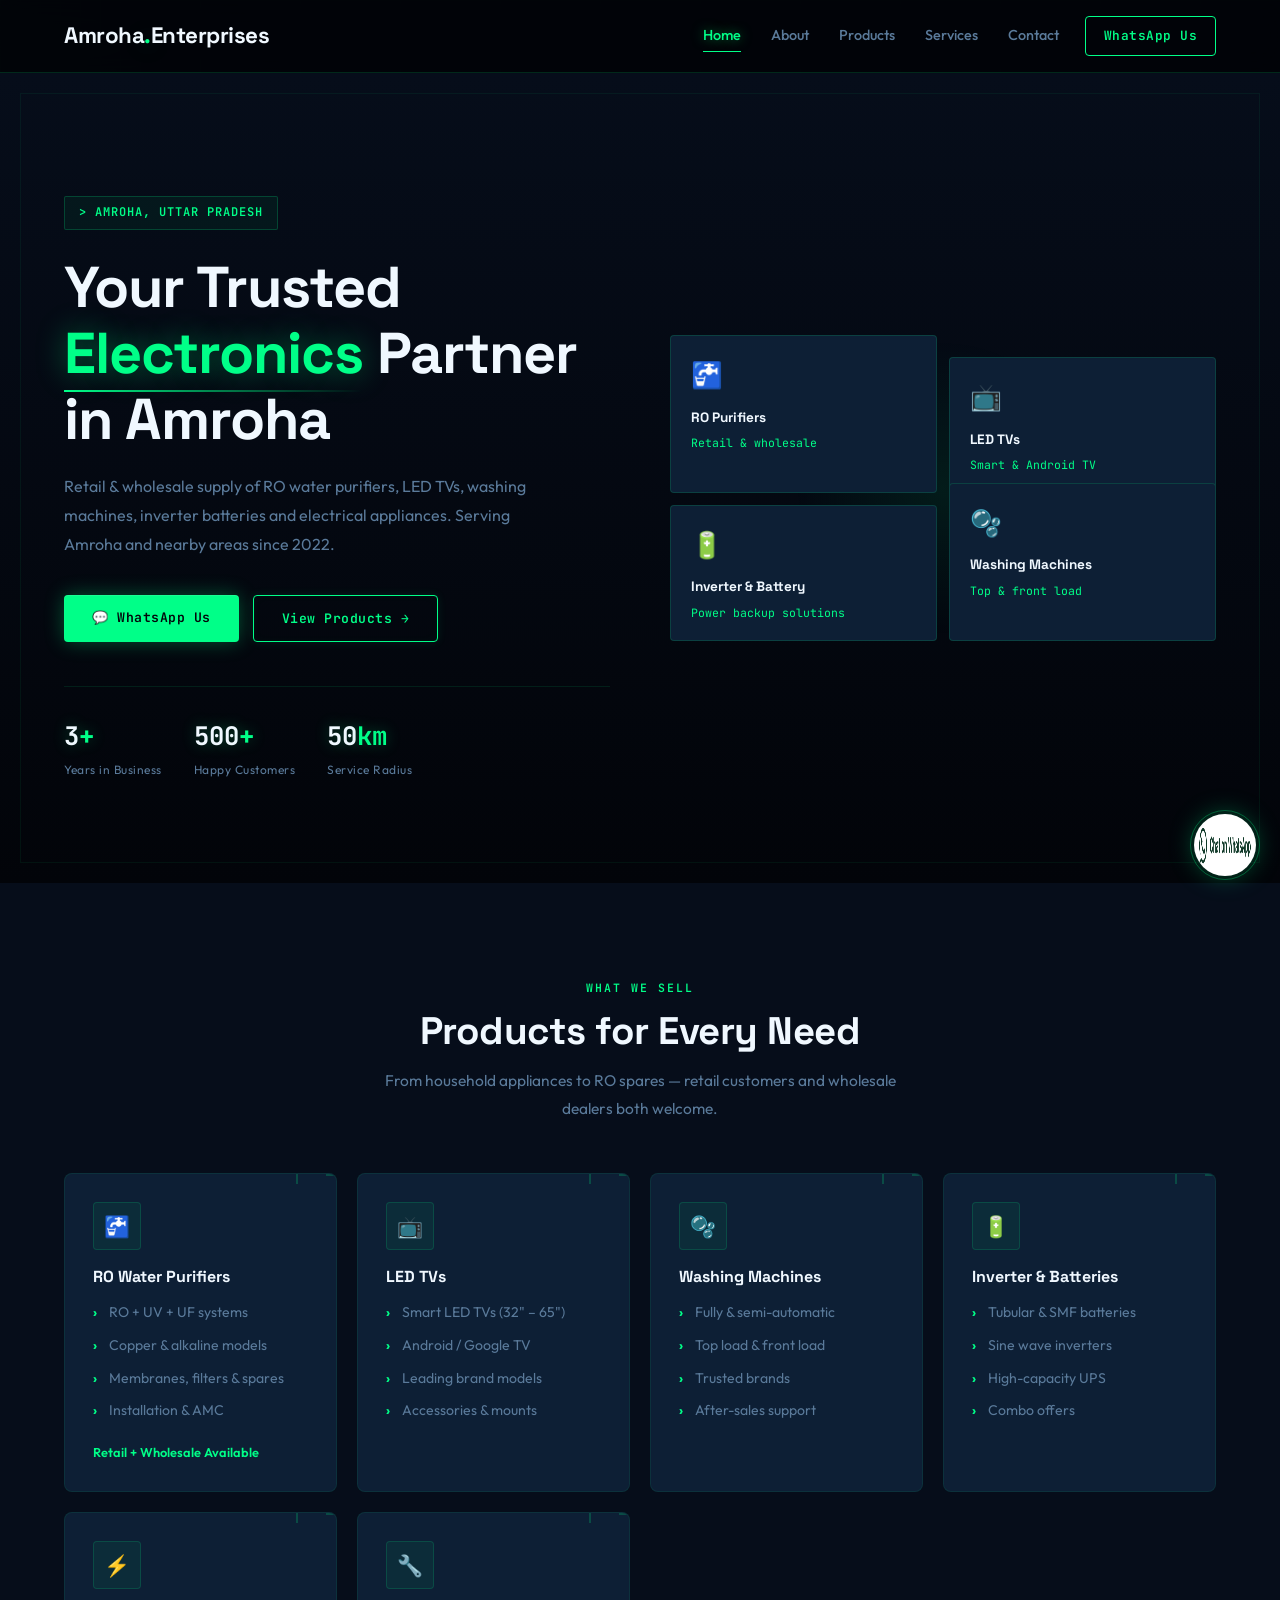
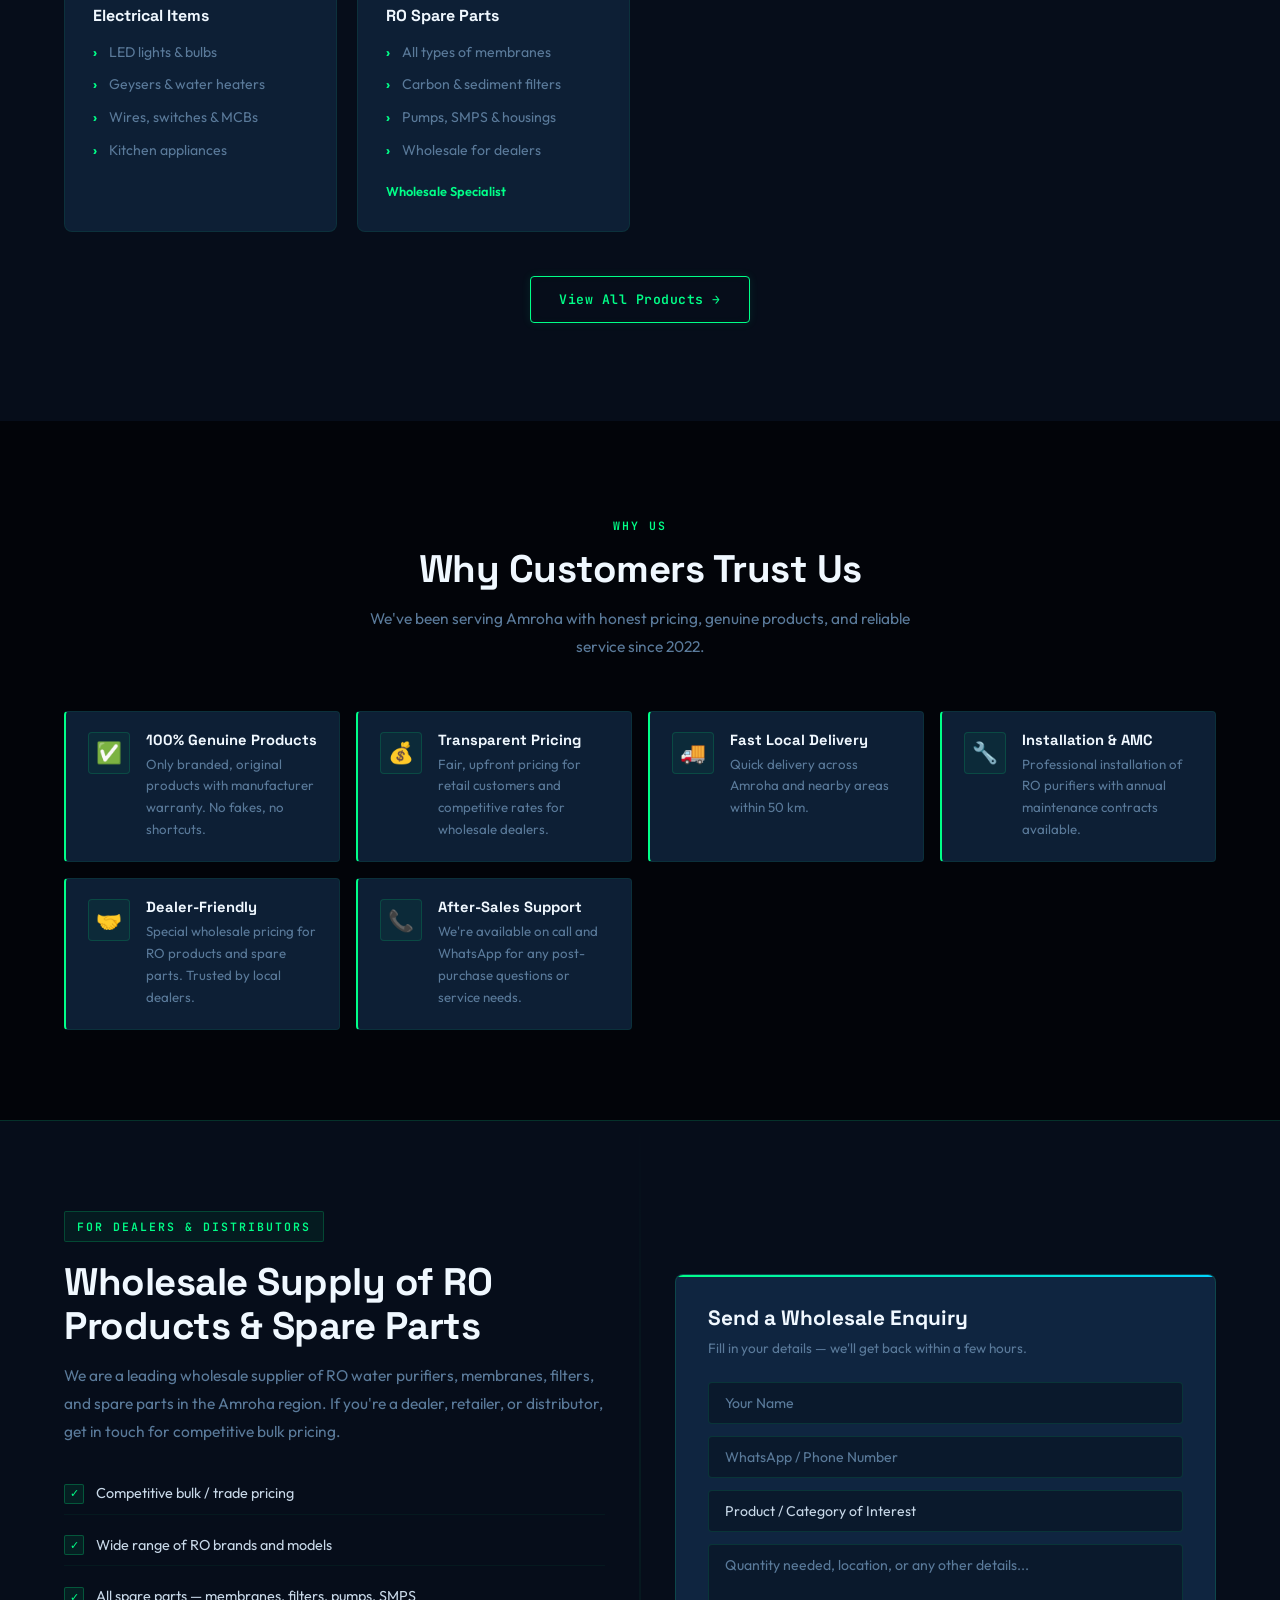
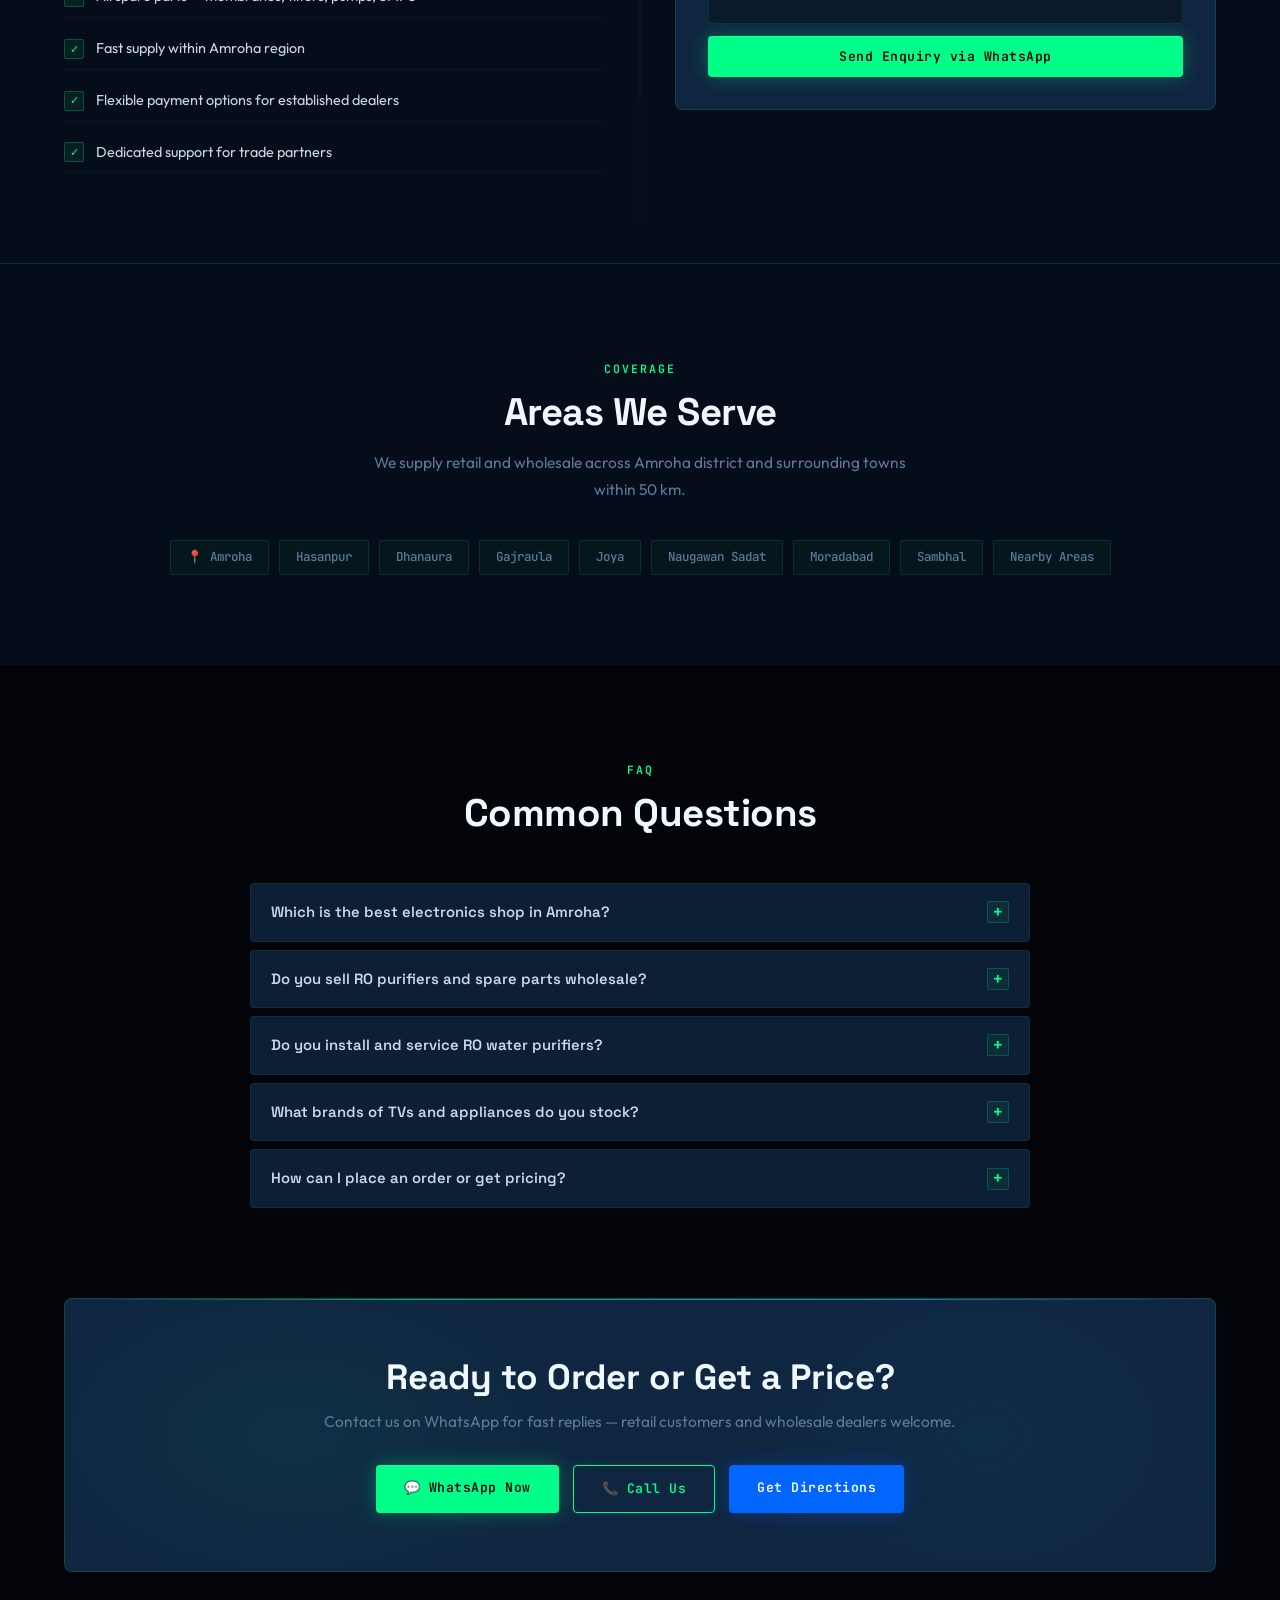
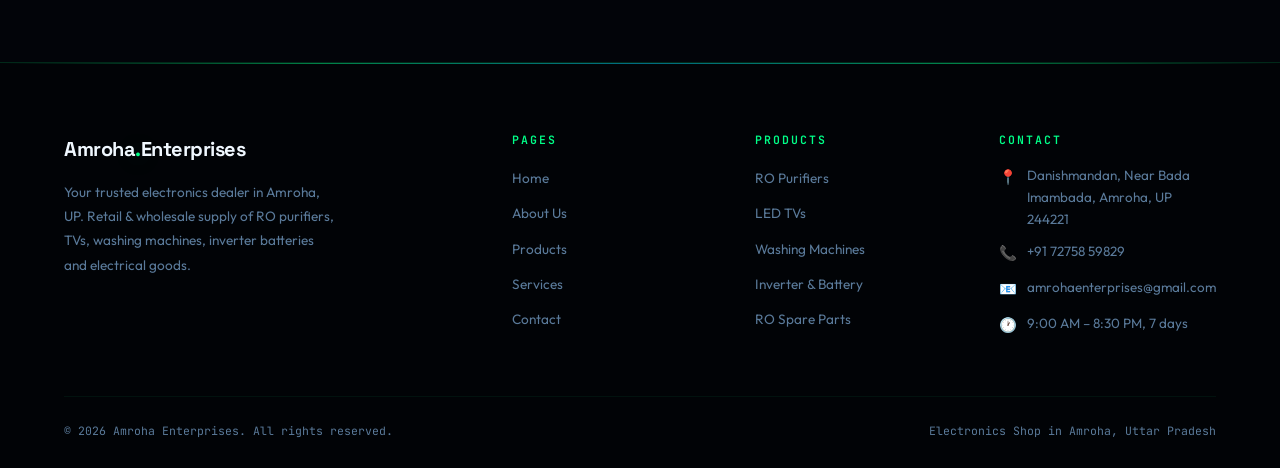
==== commit b86ecc1d: "Add files via upload" ====
--- a/index.html
+++ b/index.html
@@ -17,6 +17,14 @@
   <link rel="stylesheet" href="style.css" />
 </head>
 <body>
+<div class="scanlines"></div>
+<div class="floating-dots">
+  <div class="dot"></div><div class="dot"></div><div class="dot"></div>
+  <div class="dot"></div><div class="dot"></div><div class="dot"></div>
+  <div class="dot"></div><div class="dot"></div><div class="dot"></div>
+  <div class="dot"></div><div class="dot"></div><div class="dot"></div>
+  <div class="dot"></div><div class="dot"></div><div class="dot"></div>
+</div>
 
 <!-- HEADER -->
 <header id="header">
@@ -28,7 +36,7 @@
       <a href="/products">Products</a>
       <a href="/services">Services</a>
       <a href="/contact">Contact</a>
-      <a href="https://wa.me/917275859829?text=Hello%2C+I+have+an+enquiry..." class="nav-cta" target="_blank">WhatsApp Us</a>
+      <a href="https://wa.me/917275859829?text=Hello%2C+I+have+an+enquiry..." class="nav-cta" target="_blank"><span>WhatsApp Us</span></a>
     </nav>
     <button class="hamburger" id="hamburger" aria-label="Menu">
       <span></span><span></span><span></span>
--- a/style.css
+++ b/style.css
@@ -1,30 +1,39 @@
-/* ===========================
-   AMROHA ENTERPRISES — STYLES
-   =========================== */
-
-@import url('https://fonts.googleapis.com/css2?family=Syne:wght@400;600;700;800&family=DM+Sans:ital,opsz,wght@0,9..40,300;0,9..40,400;0,9..40,500;0,9..40,600;1,9..40,400&display=swap');
+/* ============================================
+   AMROHA ENTERPRISES — TECH EDITION
+   ============================================ */
+
+@import url('https://fonts.googleapis.com/css2?family=Space+Grotesk:wght@300;400;500;600;700&family=JetBrains+Mono:wght@400;600&family=Outfit:wght@300;400;500;600;700;800&display=swap');
 
 :root {
-  --bg:        #060a12;
-  --bg2:       #0b1120;
-  --bg3:       #0f172a;
-  --card:      #111827;
-  --border:    rgba(34,197,94,0.18);
-  --green:     #22c55e;
-  --green-dim: rgba(34,197,94,0.1);
-  --blue:      #3b82f6;
-  --text:      #e2e8f0;
-  --muted:     #94a3b8;
-  --white:     #ffffff;
-  --radius:    14px;
-  --transition: 0.35s cubic-bezier(0.4,0,0.2,1);
+  --bg:         #020409;
+  --bg2:        #060d1a;
+  --bg3:        #0a1628;
+  --card:       #0d1f35;
+  --card2:      #0f2540;
+  --border:     rgba(0,255,136,0.15);
+  --border2:    rgba(0,255,136,0.08);
+  --green:      #00ff88;
+  --green2:     #00cc6a;
+  --green-dim:  rgba(0,255,136,0.07);
+  --green-glow: rgba(0,255,136,0.25);
+  --cyan:       #00d4ff;
+  --cyan-dim:   rgba(0,212,255,0.07);
+  --blue:       #0066ff;
+  --orange:     #ff6b00;
+  --text:       #c8d8e8;
+  --muted:      #5a7a9a;
+  --white:      #f0f8ff;
+  --radius:     8px;
+  --radius2:    4px;
+  --mono:       'JetBrains Mono', monospace;
+  --transition: 0.3s cubic-bezier(0.4,0,0.2,1);
 }
 
 *, *::before, *::after { margin:0; padding:0; box-sizing:border-box; }
 html { scroll-behavior: smooth; }
 
 body {
-  font-family: 'DM Sans', sans-serif;
+  font-family: 'Outfit', sans-serif;
   background: var(--bg);
   color: var(--text);
   line-height: 1.65;
@@ -35,10 +44,10 @@
 img { max-width: 100%; display: block; }
 ul { list-style: none; }
 
-h1, h2, h3, h4 {
-  font-family: 'Syne', sans-serif;
+h1,h2,h3,h4 {
+  font-family: 'Space Grotesk', sans-serif;
   font-weight: 700;
-  line-height: 1.2;
+  line-height: 1.15;
 }
 
 .container {
@@ -47,412 +56,1032 @@
   padding: 0 24px;
 }
 
-/* ===== HEADER ===== */
+/* ============================================
+   ANIMATED BACKGROUND — CIRCUIT GRID
+   ============================================ */
+
+body::before {
+  content: '';
+  position: fixed; inset: 0; z-index: 0;
+  pointer-events: none;
+  background-image:
+    linear-gradient(rgba(0,255,136,0.03) 1px, transparent 1px),
+    linear-gradient(90deg, rgba(0,255,136,0.03) 1px, transparent 1px),
+    linear-gradient(rgba(0,255,136,0.015) 1px, transparent 1px),
+    linear-gradient(90deg, rgba(0,255,136,0.015) 1px, transparent 1px);
+  background-size: 100px 100px, 100px 100px, 20px 20px, 20px 20px;
+  animation: gridScroll 40s linear infinite;
+}
+
+@keyframes gridScroll {
+  0%   { background-position: 0 0, 0 0, 0 0, 0 0; }
+  100% { background-position: 100px 100px, 100px 100px, 20px 20px, 20px 20px; }
+}
+
+/* Glow orbs */
+body::after {
+  content: '';
+  position: fixed; inset: 0; z-index: 0;
+  pointer-events: none;
+  background:
+    radial-gradient(ellipse 700px 500px at -10% 20%,  rgba(0,255,136,0.06) 0%, transparent 65%),
+    radial-gradient(ellipse 600px 400px at 110% 80%,  rgba(0,212,255,0.05) 0%, transparent 65%),
+    radial-gradient(ellipse 400px 300px at 50%  110%, rgba(0,102,255,0.04) 0%, transparent 65%);
+  animation: orbPulse 12s ease-in-out infinite alternate;
+}
+
+@keyframes orbPulse {
+  0%   { opacity: 0.7; transform: scale(1); }
+  50%  { opacity: 1;   transform: scale(1.08); }
+  100% { opacity: 0.6; transform: scale(0.95); }
+}
+
+/* Scanline overlay */
+.scanlines {
+  position: fixed; inset: 0; z-index: 0;
+  pointer-events: none;
+  background: repeating-linear-gradient(
+    0deg,
+    transparent,
+    transparent 2px,
+    rgba(0,0,0,0.03) 2px,
+    rgba(0,0,0,0.03) 4px
+  );
+}
+
+header, section, footer, .hero, .page-hero, .wholesale-section {
+  position: relative; z-index: 1;
+}
+
+/* ============================================
+   FLOATING DOTS
+   ============================================ */
+
+.floating-dots {
+  position: fixed; inset: 0; z-index: 0;
+  pointer-events: none;
+  overflow: hidden;
+}
+
+.dot {
+  position: absolute;
+  border-radius: 50%;
+  animation: floatUp linear infinite;
+  opacity: 0;
+}
+
+/* Green dots */
+.dot:nth-child(1)  { width:3px;  height:3px;  left:8%;   background:var(--green);  animation-duration:12s; animation-delay:0s;    box-shadow: 0 0 6px rgba(0,255,136,0.8); }
+.dot:nth-child(2)  { width:2px;  height:2px;  left:16%;  background:var(--green);  animation-duration:18s; animation-delay:2s;    box-shadow: 0 0 4px rgba(0,255,136,0.6); }
+.dot:nth-child(3)  { width:4px;  height:4px;  left:25%;  background:var(--cyan);   animation-duration:15s; animation-delay:4s;    box-shadow: 0 0 8px rgba(0,212,255,0.7); }
+.dot:nth-child(4)  { width:2px;  height:2px;  left:34%;  background:var(--green);  animation-duration:20s; animation-delay:1s;    box-shadow: 0 0 4px rgba(0,255,136,0.6); }
+.dot:nth-child(5)  { width:3px;  height:3px;  left:45%;  background:var(--green);  animation-duration:14s; animation-delay:6s;    box-shadow: 0 0 6px rgba(0,255,136,0.8); }
+.dot:nth-child(6)  { width:2px;  height:2px;  left:55%;  background:var(--cyan);   animation-duration:22s; animation-delay:3s;    box-shadow: 0 0 4px rgba(0,212,255,0.6); }
+.dot:nth-child(7)  { width:4px;  height:4px;  left:63%;  background:var(--green);  animation-duration:16s; animation-delay:8s;    box-shadow: 0 0 8px rgba(0,255,136,0.8); }
+.dot:nth-child(8)  { width:2px;  height:2px;  left:72%;  background:var(--green);  animation-duration:19s; animation-delay:5s;    box-shadow: 0 0 4px rgba(0,255,136,0.6); }
+.dot:nth-child(9)  { width:3px;  height:3px;  left:82%;  background:var(--cyan);   animation-duration:13s; animation-delay:7s;    box-shadow: 0 0 6px rgba(0,212,255,0.7); }
+.dot:nth-child(10) { width:2px;  height:2px;  left:91%;  background:var(--green);  animation-duration:17s; animation-delay:9s;    box-shadow: 0 0 4px rgba(0,255,136,0.6); }
+.dot:nth-child(11) { width:3px;  height:3px;  left:12%;  background:var(--green);  animation-duration:21s; animation-delay:11s;   box-shadow: 0 0 6px rgba(0,255,136,0.8); }
+.dot:nth-child(12) { width:2px;  height:2px;  left:38%;  background:var(--cyan);   animation-duration:15s; animation-delay:13s;   box-shadow: 0 0 4px rgba(0,212,255,0.6); }
+.dot:nth-child(13) { width:4px;  height:4px;  left:58%;  background:var(--green);  animation-duration:23s; animation-delay:2.5s;  box-shadow: 0 0 8px rgba(0,255,136,0.8); }
+.dot:nth-child(14) { width:2px;  height:2px;  left:77%;  background:var(--green);  animation-duration:18s; animation-delay:14s;   box-shadow: 0 0 4px rgba(0,255,136,0.6); }
+.dot:nth-child(15) { width:3px;  height:3px;  left:88%;  background:var(--cyan);   animation-duration:11s; animation-delay:4.5s;  box-shadow: 0 0 6px rgba(0,212,255,0.7); }
+
+@keyframes floatUp {
+  0%   { bottom: -10px; opacity: 0;    transform: translateX(0px)    scale(1); }
+  10%  { opacity: 0.7; }
+  50%  { transform: translateX(20px)   scale(1.1); }
+  80%  { opacity: 0.5; }
+  90%  { transform: translateX(-15px)  scale(0.9); }
+  100% { bottom: 105vh; opacity: 0;    transform: translateX(5px)    scale(1); }
+}
+
+/* ============================================
+   HEADER
+   ============================================ */
+
 header {
   position: sticky; top: 0; z-index: 1000;
-  background: rgba(6,10,18,0.85);
-  backdrop-filter: blur(18px);
-  -webkit-backdrop-filter: blur(18px);
+  background: rgba(2,4,9,0.88);
+  backdrop-filter: blur(20px);
+  -webkit-backdrop-filter: blur(20px);
   border-bottom: 1px solid var(--border);
-  transition: background var(--transition), box-shadow var(--transition);
-}
+  transition: var(--transition);
+}
+
+header::after {
+  content: '';
+  position: absolute; bottom: 0; left: 0;
+  height: 1px; width: 0;
+  background: linear-gradient(90deg, transparent, var(--green), transparent);
+  animation: headerLine 4s ease-in-out infinite;
+}
+
+@keyframes headerLine {
+  0%,100% { width: 0; left: 0; opacity: 0; }
+  20%      { opacity: 1; }
+  50%      { width: 100%; left: 0; opacity: 1; }
+  80%      { opacity: 1; }
+  99%      { width: 0; left: 100%; opacity: 0; }
+}
+
 header.scrolled {
-  background: rgba(6,10,18,0.97);
-  box-shadow: 0 4px 30px rgba(0,0,0,0.5);
-}
+  background: rgba(2,4,9,0.97);
+  box-shadow: 0 0 30px rgba(0,255,136,0.08), 0 4px 20px rgba(0,0,0,0.6);
+}
+
 .header-inner {
   display: flex; justify-content: space-between; align-items: center; height: 72px;
 }
+
 .logo {
-  font-family: 'Syne', sans-serif; font-weight: 800;
-  font-size: 1.4rem; color: var(--white); letter-spacing: -0.3px;
-}
-.logo span { color: var(--green); }
-
-nav { display: flex; align-items: center; gap: 4px; }
+  font-family: 'Space Grotesk', sans-serif;
+  font-weight: 800; font-size: 1.4rem; color: var(--white);
+  letter-spacing: -0.5px; position: relative;
+}
+
+.logo span { color: var(--green); text-shadow: 0 0 20px rgba(0,255,136,0.6); }
+
+.logo::before {
+  content: attr(data-text);
+  position: absolute; inset: 0;
+  color: var(--green); opacity: 0;
+  animation: logoGlitch 8s infinite;
+  clip-path: polygon(0 30%, 100% 30%, 100% 50%, 0 50%);
+  transform: translateX(-2px);
+}
+
+@keyframes logoGlitch {
+  0%,94%,100% { opacity: 0; }
+  95%          { opacity: 0.6; transform: translateX(-3px); }
+  97%          { opacity: 0.6; transform: translateX(2px); }
+  99%          { opacity: 0; }
+}
+
+nav { display: flex; align-items: center; gap: 2px; }
+
 nav a {
-  color: var(--muted); font-weight: 500; font-size: 0.93rem;
-  padding: 8px 14px; border-radius: 8px;
-  transition: color var(--transition), background var(--transition);
-}
-nav a:hover, nav a.active { color: var(--white); background: var(--green-dim); }
-nav a.active { color: var(--green); }
+  color: var(--muted); font-weight: 500; font-size: 0.9rem;
+  padding: 8px 14px; border-radius: var(--radius2);
+  transition: color var(--transition), background var(--transition), text-shadow var(--transition);
+  position: relative;
+}
+
+nav a::after {
+  content: ''; position: absolute; bottom: 4px; left: 14px; right: 14px;
+  height: 1px; background: var(--green); transform: scaleX(0);
+  transition: transform var(--transition);
+}
+
+nav a:hover, nav a.active {
+  color: var(--green);
+  text-shadow: 0 0 12px rgba(0,255,136,0.5);
+}
+nav a:hover::after, nav a.active::after { transform: scaleX(1); }
+
 .nav-cta {
-  background: var(--green) !important; color: var(--bg) !important;
-  font-weight: 700 !important; padding: 9px 20px !important;
-  border-radius: 8px !important; margin-left: 8px;
-}
-.nav-cta:hover { background: #16a34a !important; }
+  background: transparent !important;
+  color: var(--green) !important;
+  border: 1px solid var(--green) !important;
+  font-weight: 600 !important; font-family: var(--mono) !important;
+  font-size: 0.8rem !important; letter-spacing: 0.5px !important;
+  padding: 8px 18px !important; border-radius: var(--radius2) !important;
+  margin-left: 10px; position: relative; overflow: hidden;
+  transition: color var(--transition), box-shadow var(--transition) !important;
+}
+
+.nav-cta::before {
+  content: ''; position: absolute; inset: 0;
+  background: var(--green); transform: scaleX(0);
+  transform-origin: left; transition: transform 0.3s ease;
+}
+
+.nav-cta:hover::before { transform: scaleX(1); }
+.nav-cta:hover {
+  color: var(--bg) !important;
+  box-shadow: 0 0 20px rgba(0,255,136,0.4) !important;
+}
+
+.nav-cta span { position: relative; z-index: 1; }
 
 .hamburger {
   display: none; flex-direction: column; gap: 5px;
   cursor: pointer; padding: 4px; background: none; border: none;
 }
 .hamburger span {
-  display: block; width: 24px; height: 2px;
-  background: var(--text); border-radius: 2px; transition: var(--transition);
-}
-
-/* ===== BUTTONS ===== */
+  display: block; width: 24px; height: 1.5px;
+  background: var(--green); transition: var(--transition);
+  box-shadow: 0 0 6px rgba(0,255,136,0.4);
+}
+
+/* ============================================
+   BUTTONS
+   ============================================ */
+
 .btn {
-  display: inline-block; padding: 13px 30px; border-radius: 10px;
-  font-family: 'DM Sans', sans-serif; font-weight: 600; font-size: 0.95rem;
-  cursor: pointer; border: none;
-  transition: transform var(--transition), box-shadow var(--transition), background var(--transition);
-}
-.btn-primary { background: var(--green); color: var(--bg); }
+  display: inline-block; padding: 12px 28px;
+  border-radius: var(--radius2);
+  font-family: var(--mono); font-weight: 600; font-size: 0.82rem;
+  letter-spacing: 0.5px; cursor: pointer; border: none;
+  position: relative; overflow: hidden;
+  transition: transform var(--transition), box-shadow var(--transition);
+}
+
+.btn::before {
+  content: ''; position: absolute; inset: 0;
+  background: rgba(255,255,255,0.05);
+  transform: translateX(-100%);
+  transition: transform 0.4s ease;
+}
+.btn:hover::before { transform: translateX(100%); }
+.btn:hover { transform: translateY(-2px); }
+
+.btn-primary {
+  background: var(--green); color: var(--bg);
+  box-shadow: 0 0 20px rgba(0,255,136,0.3), inset 0 1px 0 rgba(255,255,255,0.1);
+}
 .btn-primary:hover {
-  background: #16a34a; transform: translateY(-2px);
-  box-shadow: 0 8px 24px rgba(34,197,94,0.3);
-}
-.btn-outline { background: transparent; color: var(--green); border: 1.5px solid var(--green); }
-.btn-outline:hover { background: var(--green-dim); transform: translateY(-2px); }
-.btn-blue { background: var(--blue); color: #fff; }
+  box-shadow: 0 0 35px rgba(0,255,136,0.5), 0 8px 20px rgba(0,0,0,0.3);
+}
+
+.btn-outline {
+  background: transparent; color: var(--green);
+  border: 1px solid var(--green);
+  box-shadow: 0 0 10px rgba(0,255,136,0.1), inset 0 0 10px rgba(0,255,136,0.03);
+}
+.btn-outline:hover {
+  background: var(--green-dim);
+  box-shadow: 0 0 20px rgba(0,255,136,0.25);
+}
+
+.btn-blue {
+  background: var(--blue); color: #fff;
+  box-shadow: 0 0 20px rgba(0,102,255,0.3);
+}
 .btn-blue:hover {
-  background: #2563eb; transform: translateY(-2px);
-  box-shadow: 0 8px 24px rgba(59,130,246,0.3);
-}
-
-/* ===== HERO ===== */
+  box-shadow: 0 0 35px rgba(0,102,255,0.5), 0 8px 20px rgba(0,0,0,0.3);
+}
+
+/* ============================================
+   HERO
+   ============================================ */
+
 .hero {
-  min-height: 88vh; display: flex; align-items: center;
+  min-height: 90vh; display: flex; align-items: center;
   position: relative; overflow: hidden; padding: 100px 0 80px;
-  background:
-    radial-gradient(ellipse 80% 60% at 50% -10%, rgba(34,197,94,0.07) 0%, transparent 70%),
-    linear-gradient(180deg, var(--bg2) 0%, var(--bg) 100%);
-}
+  background: linear-gradient(180deg, var(--bg2) 0%, var(--bg) 100%);
+}
+
+/* Animated corner brackets */
 .hero::before {
-  content: ''; position: absolute; inset: 0; pointer-events: none;
-  background: url("data:image/svg+xml,%3Csvg width='60' height='60' viewBox='0 0 60 60' xmlns='http://www.w3.org/2000/svg'%3E%3Cg fill='%2322c55e' fill-opacity='0.025'%3E%3Cpath d='M36 34v-4h-2v4h-4v2h4v4h2v-4h4v-2h-4zm0-30V0h-2v4h-4v2h4v4h2V6h4V4h-4zM6 34v-4H4v4H0v2h4v4h2v-4h4v-2H6zM6 4V0H4v4H0v2h4v4h2V6h4V4H6z'/%3E%3C/g%3E%3C/svg%3E");
-}
+  content: '';
+  position: absolute; inset: 20px;
+  border: 1px solid rgba(0,255,136,0.06);
+  pointer-events: none;
+  animation: borderPulse 4s ease-in-out infinite;
+}
+
+@keyframes borderPulse {
+  0%,100% { border-color: rgba(0,255,136,0.04); }
+  50%      { border-color: rgba(0,255,136,0.1); }
+}
+
 .hero-grid { display: grid; grid-template-columns: 1fr 1fr; gap: 60px; align-items: center; }
 
+/* Typing cursor badge */
 .hero-badge {
   display: inline-flex; align-items: center; gap: 8px;
-  background: var(--green-dim); border: 1px solid var(--border);
-  color: var(--green); padding: 6px 14px; border-radius: 50px;
-  font-size: 0.8rem; font-weight: 700; letter-spacing: 0.5px;
-  text-transform: uppercase; margin-bottom: 20px;
-}
+  background: rgba(0,255,136,0.05);
+  border: 1px solid rgba(0,255,136,0.2);
+  color: var(--green); padding: 6px 14px; border-radius: 2px;
+  font-family: var(--mono); font-size: 0.75rem; font-weight: 600;
+  letter-spacing: 1px; text-transform: uppercase; margin-bottom: 24px;
+}
+
 .hero-badge::before {
-  content: ''; width: 7px; height: 7px; background: var(--green);
-  border-radius: 50%; animation: pulse 2s infinite;
-}
-@keyframes pulse {
-  0%,100% { opacity:1; transform:scale(1); }
-  50% { opacity:0.4; transform:scale(0.8); }
+  content: '>';
+  color: var(--green);
+  font-family: var(--mono);
+  animation: blink 1s step-end infinite;
+}
+
+@keyframes blink {
+  0%,100% { opacity: 1; }
+  50%      { opacity: 0; }
 }
 
 .hero h1 {
-  font-size: clamp(2.2rem, 4vw, 3.4rem); color: var(--white); margin-bottom: 20px;
-}
-.hero h1 .accent { color: var(--green); }
-.hero p { font-size: 1.05rem; color: var(--muted); max-width: 520px; margin-bottom: 36px; line-height: 1.75; }
+  font-size: clamp(2.2rem, 4.5vw, 3.6rem);
+  color: var(--white); margin-bottom: 20px;
+  letter-spacing: -1px;
+}
+
+.hero h1 .accent {
+  color: var(--green);
+  text-shadow: 0 0 30px rgba(0,255,136,0.4);
+  position: relative;
+}
+
+.hero h1 .accent::after {
+  content: '';
+  position: absolute; bottom: -2px; left: 0; right: 0;
+  height: 2px;
+  background: linear-gradient(90deg, var(--green), transparent);
+  animation: underlineGrow 2s ease forwards 0.5s;
+  transform-origin: left; transform: scaleX(0);
+}
+
+@keyframes underlineGrow { to { transform: scaleX(1); } }
+
+.hero p {
+  font-size: 1rem; color: var(--muted);
+  max-width: 500px; margin-bottom: 36px; line-height: 1.8;
+}
+
 .hero-buttons { display: flex; gap: 14px; flex-wrap: wrap; }
 
 .hero-stats {
   display: flex; gap: 32px; margin-top: 44px;
-  padding-top: 32px; border-top: 1px solid var(--border);
-}
+  padding-top: 28px;
+  border-top: 1px solid rgba(0,255,136,0.1);
+}
+
 .hero-stat .num {
-  font-family: 'Syne', sans-serif; font-size: 1.7rem;
-  font-weight: 800; color: var(--white);
+  font-family: var(--mono); font-size: 1.6rem;
+  font-weight: 700; color: var(--white);
+  text-shadow: 0 0 15px rgba(0,255,136,0.3);
 }
 .hero-stat .num span { color: var(--green); }
-.hero-stat .label { font-size: 0.8rem; color: var(--muted); margin-top: 2px; }
-
-/* Hero Visual */
-.hero-visual { display: grid; grid-template-columns: 1fr 1fr; gap: 14px; position: relative; }
+.hero-stat .label { font-size: 0.75rem; color: var(--muted); margin-top: 3px; letter-spacing: 0.5px; }
+
+/* Hero Visual — terminal cards */
+.hero-visual { display: grid; grid-template-columns: 1fr 1fr; gap: 12px; position: relative; }
+
 .hero-visual::before {
-  content: ''; position: absolute;
-  width: 260px; height: 260px;
-  background: radial-gradient(circle, rgba(34,197,94,0.1) 0%, transparent 70%);
-  top: 50%; left: 50%; transform: translate(-50%,-50%); pointer-events: none;
-}
+  content: '';
+  position: absolute; width: 300px; height: 300px;
+  background: radial-gradient(circle, rgba(0,255,136,0.08) 0%, transparent 70%);
+  top: 50%; left: 50%; transform: translate(-50%,-50%);
+  animation: orbPulse 6s ease-in-out infinite;
+  pointer-events: none;
+}
+
 .hero-card {
-  background: var(--card); border: 1px solid var(--border); border-radius: var(--radius);
-  padding: 22px; transition: transform var(--transition), border-color var(--transition);
-}
-.hero-card:hover { transform: translateY(-4px); border-color: rgba(34,197,94,0.4); }
-.hero-card:nth-child(2) { margin-top: 20px; }
-.hero-card:nth-child(4) { margin-top: -20px; }
-.hero-card .hc-icon { font-size: 1.8rem; margin-bottom: 10px; }
-.hero-card .hc-title { font-family: 'Syne', sans-serif; font-size: 0.88rem; font-weight: 700; color: var(--white); }
-.hero-card .hc-sub { font-size: 0.78rem; color: var(--muted); margin-top: 4px; }
-
-/* ===== SECTIONS ===== */
+  background: var(--card);
+  border: 1px solid var(--border);
+  border-radius: var(--radius2);
+  padding: 18px 20px;
+  position: relative; overflow: hidden;
+  transition: transform var(--transition), border-color var(--transition), box-shadow var(--transition);
+}
+
+.hero-card::before {
+  content: '';
+  position: absolute; top: 0; left: 0; right: 0;
+  height: 1px;
+  background: linear-gradient(90deg, transparent, var(--green), transparent);
+  opacity: 0;
+  transition: opacity var(--transition);
+}
+
+.hero-card:hover {
+  transform: translateY(-4px);
+  border-color: rgba(0,255,136,0.35);
+  box-shadow: 0 0 25px rgba(0,255,136,0.1), 0 10px 30px rgba(0,0,0,0.4);
+}
+.hero-card:hover::before { opacity: 1; }
+
+.hero-card:nth-child(2) { margin-top: 22px; }
+.hero-card:nth-child(4) { margin-top: -22px; }
+
+.hero-card .hc-icon { font-size: 1.6rem; margin-bottom: 10px; }
+.hero-card .hc-title {
+  font-family: 'Space Grotesk', sans-serif;
+  font-size: 0.85rem; font-weight: 700; color: var(--white);
+}
+.hero-card .hc-sub {
+  font-family: var(--mono); font-size: 0.72rem; color: var(--green); margin-top: 4px;
+}
+
+/* ============================================
+   SECTIONS
+   ============================================ */
+
 section { padding: 90px 0; }
 section.accent { background: var(--bg2); }
 section.dark   { background: var(--bg3); }
 
 .section-tag {
-  display: inline-block; color: var(--green);
-  font-size: 0.78rem; font-weight: 700; letter-spacing: 1px;
-  text-transform: uppercase; margin-bottom: 10px;
-}
+  display: inline-block;
+  font-family: var(--mono); font-size: 0.72rem; font-weight: 600;
+  color: var(--green); letter-spacing: 2px; text-transform: uppercase;
+  margin-bottom: 12px;
+  padding-left: 16px;
+  position: relative;
+}
+
+.section-tag::before {
+  content: '//';
+  position: absolute; left: 0;
+  color: rgba(0,255,136,0.4);
+  font-family: var(--mono);
+}
+
 .section-title {
-  font-size: clamp(1.7rem, 3vw, 2.5rem); color: var(--white); margin-bottom: 14px;
-}
+  font-size: clamp(1.7rem, 3vw, 2.5rem);
+  color: var(--white); margin-bottom: 14px; letter-spacing: -0.5px;
+}
+
 .section-sub {
-  color: var(--muted); font-size: 1rem; max-width: 580px; line-height: 1.75;
-}
+  color: var(--muted); font-size: 0.97rem; max-width: 560px; line-height: 1.8;
+}
+
 .center { text-align: center; }
 .center .section-sub { margin: 0 auto; }
-
-/* ===== CARDS ===== */
-.grid { display: grid; gap: 22px; }
+.center .section-tag { padding-left: 0; }
+.center .section-tag::before { display: none; }
+
+/* ============================================
+   CARDS
+   ============================================ */
+
+.grid { display: grid; gap: 20px; }
 .grid-2 { grid-template-columns: repeat(2,1fr); }
 .grid-3 { grid-template-columns: repeat(3,1fr); }
 .grid-4 { grid-template-columns: repeat(4,1fr); }
-.grid-auto { grid-template-columns: repeat(auto-fit, minmax(270px,1fr)); }
-
+.grid-auto { grid-template-columns: repeat(auto-fit, minmax(260px,1fr)); }
+
+/* Tech card with animated border */
 .card {
-  background: var(--card); border: 1px solid var(--border);
-  border-radius: var(--radius); padding: 28px;
+  background: var(--card);
+  border: 1px solid var(--border2);
+  border-radius: var(--radius);
+  padding: 28px;
+  position: relative; overflow: hidden;
   transition: transform var(--transition), border-color var(--transition), box-shadow var(--transition);
 }
+
+.card::before {
+  content: '';
+  position: absolute; top: 0; left: -100%;
+  width: 60%; height: 1px;
+  background: linear-gradient(90deg, transparent, var(--green), transparent);
+  transition: left 0.6s ease;
+}
+
+.card::after {
+  content: '';
+  position: absolute; top: 0; right: 0;
+  width: 40px; height: 40px;
+  background:
+    linear-gradient(to bottom, var(--green) 0%, var(--green) 2px, transparent 2px) no-repeat top right /10px 100%,
+    linear-gradient(to right,  var(--green) 0%, var(--green) 2px, transparent 2px) no-repeat top right /100% 10px;
+  opacity: 0.2;
+  transition: opacity var(--transition);
+}
+
 .card:hover {
-  transform: translateY(-6px); border-color: rgba(34,197,94,0.35);
-  box-shadow: 0 16px 40px rgba(0,0,0,0.35);
-}
+  transform: translateY(-5px);
+  border-color: rgba(0,255,136,0.3);
+  box-shadow: 0 0 30px rgba(0,255,136,0.08), 0 15px 40px rgba(0,0,0,0.4);
+}
+.card:hover::before { left: 150%; }
+.card:hover::after { opacity: 0.7; }
+
 .card-icon {
-  width: 50px; height: 50px; background: var(--green-dim);
-  border: 1px solid var(--border); border-radius: 12px;
+  width: 48px; height: 48px;
+  background: rgba(0,255,136,0.06);
+  border: 1px solid rgba(0,255,136,0.15);
+  border-radius: var(--radius2);
   display: flex; align-items: center; justify-content: center;
-  font-size: 1.4rem; margin-bottom: 18px;
-}
-.card h3 { font-size: 1.05rem; color: var(--white); margin-bottom: 10px; }
-.card p, .card li { font-size: 0.9rem; color: var(--muted); line-height: 1.7; }
+  font-size: 1.3rem; margin-bottom: 18px;
+  transition: box-shadow var(--transition);
+}
+
+.card:hover .card-icon {
+  box-shadow: 0 0 16px rgba(0,255,136,0.25);
+}
+
+.card h3 { font-size: 1rem; color: var(--white); margin-bottom: 10px; }
+.card p, .card li { font-size: 0.88rem; color: var(--muted); line-height: 1.75; }
 .card ul { padding: 0; margin-top: 10px; }
 .card ul li { padding: 4px 0 4px 16px; position: relative; }
 .card ul li::before { content: '›'; position: absolute; left: 0; color: var(--green); font-weight: bold; }
 
 /* Product cards */
 .product-card {
-  background: var(--card); border: 1px solid var(--border);
-  border-radius: var(--radius); overflow: hidden;
+  background: var(--card);
+  border: 1px solid var(--border2);
+  border-radius: var(--radius);
+  overflow: hidden;
+  position: relative;
   transition: transform var(--transition), border-color var(--transition), box-shadow var(--transition);
 }
+
+.product-card::before {
+  content: '';
+  position: absolute; inset: 0; z-index: 1;
+  border: 1px solid transparent;
+  border-radius: var(--radius);
+  transition: border-color var(--transition);
+  pointer-events: none;
+}
+
 .product-card:hover {
-  transform: translateY(-6px); border-color: rgba(34,197,94,0.35);
-  box-shadow: 0 20px 50px rgba(0,0,0,0.4);
-}
+  transform: translateY(-6px);
+  border-color: rgba(0,255,136,0.3);
+  box-shadow: 0 0 30px rgba(0,255,136,0.1), 0 20px 50px rgba(0,0,0,0.5);
+}
+.product-card:hover::before { border-color: rgba(0,255,136,0.2); }
+
 .product-img {
   width: 100%; height: 190px; object-fit: contain;
-  background: #0d1424; padding: 20px;
-}
-.product-info { padding: 16px 20px 20px; }
-.product-info h3 { font-size: 0.92rem; color: var(--white); margin-bottom: 8px; }
+  background: #060f1e; padding: 20px;
+  transition: transform 0.5s ease;
+}
+.product-card:hover .product-img { transform: scale(1.04); }
+
+.product-info { padding: 15px 18px 18px; }
+.product-info h3 { font-size: 0.88rem; color: var(--white); margin-bottom: 8px; }
+
 .product-badge {
-  display: inline-block; padding: 3px 10px; border-radius: 50px;
-  font-size: 0.73rem; font-weight: 600;
-}
-.badge-green { background: var(--green-dim); color: var(--green); border: 1px solid var(--border); }
-.badge-blue  { background: rgba(59,130,246,0.1); color: var(--blue); border: 1px solid rgba(59,130,246,0.2); }
-
-/* ===== USP ===== */
+  display: inline-block; padding: 3px 10px; border-radius: 2px;
+  font-family: var(--mono); font-size: 0.68rem; font-weight: 600; letter-spacing: 0.5px;
+}
+.badge-green {
+  background: rgba(0,255,136,0.08); color: var(--green);
+  border: 1px solid rgba(0,255,136,0.2);
+}
+.badge-blue {
+  background: rgba(0,212,255,0.08); color: var(--cyan);
+  border: 1px solid rgba(0,212,255,0.2);
+}
+
+/* ============================================
+   USP ITEMS
+   ============================================ */
+
 .usp-grid {
-  display: grid; grid-template-columns: repeat(auto-fit, minmax(230px,1fr));
-  gap: 18px; margin-top: 50px;
-}
+  display: grid; grid-template-columns: repeat(auto-fit, minmax(240px,1fr));
+  gap: 16px; margin-top: 50px;
+}
+
 .usp-item {
   display: flex; gap: 16px; align-items: flex-start;
-  padding: 22px; background: var(--card); border: 1px solid var(--border);
-  border-radius: var(--radius); transition: border-color var(--transition);
-}
-.usp-item:hover { border-color: rgba(34,197,94,0.35); }
+  padding: 20px 22px;
+  background: var(--card);
+  border: 1px solid var(--border2);
+  border-left: 2px solid var(--green);
+  border-radius: var(--radius2);
+  transition: border-color var(--transition), box-shadow var(--transition), transform var(--transition);
+}
+
+.usp-item:hover {
+  border-left-color: var(--green);
+  border-color: rgba(0,255,136,0.25);
+  box-shadow: -4px 0 20px rgba(0,255,136,0.1), 0 8px 25px rgba(0,0,0,0.3);
+  transform: translateX(4px);
+}
+
 .usp-icon {
-  font-size: 1.5rem; flex-shrink: 0; width: 44px; height: 44px;
-  background: var(--green-dim); border-radius: 10px;
+  font-size: 1.3rem; flex-shrink: 0;
+  width: 42px; height: 42px;
+  background: rgba(0,255,136,0.05);
+  border: 1px solid rgba(0,255,136,0.15);
+  border-radius: var(--radius2);
   display: flex; align-items: center; justify-content: center;
-}
-.usp-item h4 { font-size: 0.93rem; color: var(--white); margin-bottom: 5px; }
-.usp-item p  { font-size: 0.83rem; color: var(--muted); line-height: 1.6; }
-
-/* ===== WHOLESALE ===== */
+  transition: box-shadow var(--transition);
+}
+
+.usp-item:hover .usp-icon { box-shadow: 0 0 14px rgba(0,255,136,0.2); }
+
+.usp-item h4 { font-size: 0.92rem; color: var(--white); margin-bottom: 5px; }
+.usp-item p  { font-size: 0.83rem; color: var(--muted); line-height: 1.65; }
+
+/* ============================================
+   WHOLESALE SECTION
+   ============================================ */
+
 .wholesale-section {
-  background: linear-gradient(135deg, #081209 0%, var(--bg3) 100%);
-  border-top: 1px solid var(--border); border-bottom: 1px solid var(--border);
-}
+  background: var(--bg2);
+  border-top: 1px solid var(--border);
+  border-bottom: 1px solid var(--border);
+  position: relative; overflow: hidden;
+}
+
+.wholesale-section::before {
+  content: '';
+  position: absolute; top: 0; left: 50%; transform: translateX(-50%);
+  width: 1px; height: 100%;
+  background: linear-gradient(to bottom, transparent, rgba(0,255,136,0.12), transparent);
+}
+
 .wholesale-inner { display: grid; grid-template-columns: 1fr 1fr; gap: 70px; align-items: center; }
+
 .wholesale-badge {
-  display: inline-block; background: rgba(34,197,94,0.12);
-  color: var(--green); border: 1px solid rgba(34,197,94,0.3);
-  padding: 5px 14px; border-radius: 50px;
-  font-size: 0.76rem; font-weight: 700; letter-spacing: 1px;
-  text-transform: uppercase; margin-bottom: 16px;
-}
-.wholesale-perks { margin-top: 28px; display: flex; flex-direction: column; gap: 12px; }
-.wholesale-perks li { display: flex; align-items: center; gap: 12px; font-size: 0.93rem; color: var(--text); }
+  display: inline-block;
+  font-family: var(--mono); font-size: 0.72rem; font-weight: 600;
+  color: var(--green); letter-spacing: 2px; text-transform: uppercase;
+  background: rgba(0,255,136,0.06);
+  border: 1px solid rgba(0,255,136,0.2);
+  padding: 5px 12px; border-radius: 2px; margin-bottom: 18px;
+}
+
+.wholesale-perks { margin-top: 28px; display: flex; flex-direction: column; gap: 11px; }
+
+.wholesale-perks li {
+  display: flex; align-items: center; gap: 12px;
+  font-size: 0.9rem; color: var(--text);
+  padding: 8px 0;
+  border-bottom: 1px solid rgba(0,255,136,0.05);
+  transition: color var(--transition);
+}
+.wholesale-perks li:hover { color: var(--white); }
+
 .perk-check {
-  width: 22px; height: 22px; background: var(--green-dim);
-  border: 1px solid var(--border); border-radius: 6px;
+  width: 20px; height: 20px;
+  background: rgba(0,255,136,0.08);
+  border: 1px solid rgba(0,255,136,0.25);
+  border-radius: 2px;
   display: flex; align-items: center; justify-content: center;
-  color: var(--green); font-size: 0.75rem; flex-shrink: 0;
-}
+  color: var(--green); font-size: 0.7rem; flex-shrink: 0;
+  font-family: var(--mono);
+}
+
+/* Wholesale form */
 .wholesale-form-box {
-  background: var(--card); border: 1px solid var(--border);
-  border-radius: 18px; padding: 36px;
-}
-.wholesale-form-box h3 { font-size: 1.35rem; color: var(--white); margin-bottom: 6px; }
-.wholesale-form-box p { font-size: 0.88rem; color: var(--muted); margin-bottom: 22px; }
-.form-row { display: flex; flex-direction: column; gap: 13px; }
+  background: var(--card2);
+  border: 1px solid var(--border);
+  border-radius: var(--radius);
+  padding: 32px;
+  position: relative; overflow: hidden;
+}
+
+.wholesale-form-box::before {
+  content: '';
+  position: absolute; top: 0; left: 0; right: 0;
+  height: 2px;
+  background: linear-gradient(90deg, var(--green), var(--cyan), var(--green));
+  background-size: 200% 100%;
+  animation: shimmer 3s linear infinite;
+}
+
+@keyframes shimmer {
+  0%   { background-position: 200% 0; }
+  100% { background-position: -200% 0; }
+}
+
+.wholesale-form-box h3 { font-size: 1.3rem; color: var(--white); margin-bottom: 6px; }
+.wholesale-form-box p  { font-size: 0.85rem; color: var(--muted); margin-bottom: 22px; }
+
+.form-row { display: flex; flex-direction: column; gap: 12px; }
+
 .form-row input, .form-row select, .form-row textarea {
-  width: 100%; background: var(--bg2); border: 1px solid var(--border);
-  border-radius: 9px; padding: 12px 16px; color: var(--text);
-  font-family: 'DM Sans', sans-serif; font-size: 0.9rem;
-  outline: none; transition: border-color var(--transition);
-}
-.form-row input:focus, .form-row select:focus, .form-row textarea:focus { border-color: var(--green); }
+  width: 100%; background: rgba(0,0,0,0.3);
+  border: 1px solid rgba(0,255,136,0.12);
+  border-radius: var(--radius2);
+  padding: 11px 16px; color: var(--text);
+  font-family: 'Outfit', sans-serif; font-size: 0.88rem;
+  outline: none;
+  transition: border-color var(--transition), box-shadow var(--transition);
+}
+
+.form-row input:focus, .form-row select:focus, .form-row textarea:focus {
+  border-color: var(--green);
+  box-shadow: 0 0 0 3px rgba(0,255,136,0.06), 0 0 15px rgba(0,255,136,0.08);
+}
+
 .form-row input::placeholder, .form-row textarea::placeholder { color: var(--muted); }
 .form-row select { cursor: pointer; -webkit-appearance: none; }
-.form-row textarea { resize: none; min-height: 85px; }
-
-/* ===== SERVICE AREA ===== */
+.form-row textarea { resize: none; min-height: 80px; }
+
+/* ============================================
+   SERVICE AREA TAGS
+   ============================================ */
+
 .area-tags { display: flex; flex-wrap: wrap; gap: 10px; margin-top: 28px; }
+
 .area-tag {
-  background: var(--bg3); border: 1px solid var(--border);
-  color: var(--text); padding: 7px 16px; border-radius: 50px;
-  font-size: 0.83rem; font-weight: 500;
-  transition: border-color var(--transition), color var(--transition);
-}
-.area-tag:hover { border-color: var(--green); color: var(--green); }
-
-/* ===== FAQ ===== */
-.faq-list { max-width: 780px; margin: 48px auto 0; display: flex; flex-direction: column; gap: 10px; }
-.faq-item { background: var(--card); border: 1px solid var(--border); border-radius: var(--radius); overflow: hidden; }
+  background: rgba(0,255,136,0.04);
+  border: 1px solid rgba(0,255,136,0.12);
+  color: var(--muted); padding: 6px 16px;
+  border-radius: 2px;
+  font-family: var(--mono); font-size: 0.78rem; font-weight: 500;
+  transition: border-color var(--transition), color var(--transition), box-shadow var(--transition), background var(--transition);
+}
+
+.area-tag:hover {
+  border-color: var(--green); color: var(--green);
+  background: rgba(0,255,136,0.07);
+  box-shadow: 0 0 10px rgba(0,255,136,0.12);
+}
+
+/* ============================================
+   FAQ
+   ============================================ */
+
+.faq-list {
+  max-width: 780px; margin: 48px auto 0;
+  display: flex; flex-direction: column; gap: 8px;
+}
+
+.faq-item {
+  background: var(--card);
+  border: 1px solid var(--border2);
+  border-radius: var(--radius2);
+  overflow: hidden;
+  transition: border-color var(--transition);
+}
+
+.faq-item:hover, .faq-item.open {
+  border-color: rgba(0,255,136,0.25);
+}
+
 .faq-q {
   display: flex; justify-content: space-between; align-items: center;
-  padding: 18px 22px; cursor: pointer;
-  font-family: 'Syne', sans-serif; font-weight: 600;
-  font-size: 0.95rem; color: var(--white);
-  transition: background var(--transition);
-}
-.faq-q:hover { background: rgba(255,255,255,0.025); }
+  padding: 16px 20px; cursor: pointer;
+  font-family: 'Space Grotesk', sans-serif; font-weight: 600;
+  font-size: 0.93rem; color: var(--text);
+  transition: color var(--transition), background var(--transition);
+}
+
+.faq-q:hover { color: var(--white); background: rgba(0,255,136,0.02); }
+.faq-item.open .faq-q { color: var(--green); }
+
 .faq-icon {
-  width: 22px; height: 22px; background: var(--green-dim);
-  border-radius: 6px; display: flex; align-items: center; justify-content: center;
+  width: 22px; height: 22px;
+  background: rgba(0,255,136,0.06);
+  border: 1px solid rgba(0,255,136,0.2);
+  border-radius: 2px;
+  display: flex; align-items: center; justify-content: center;
   color: var(--green); font-size: 1rem;
-  transition: transform var(--transition); flex-shrink: 0;
-}
-.faq-item.open .faq-icon { transform: rotate(45deg); }
+  font-family: var(--mono);
+  transition: transform var(--transition), box-shadow var(--transition);
+  flex-shrink: 0;
+}
+
+.faq-item.open .faq-icon {
+  transform: rotate(45deg);
+  box-shadow: 0 0 10px rgba(0,255,136,0.3);
+}
+
 .faq-a {
   max-height: 0; overflow: hidden;
   transition: max-height 0.4s ease, padding 0.3s ease;
-  padding: 0 22px; color: var(--muted); font-size: 0.9rem; line-height: 1.75;
-}
-.faq-item.open .faq-a { max-height: 200px; padding: 0 22px 18px; }
-
-/* ===== CTA BANNER ===== */
+  padding: 0 20px; color: var(--muted); font-size: 0.88rem; line-height: 1.8;
+}
+.faq-item.open .faq-a { max-height: 200px; padding: 0 20px 16px; }
+
+/* ============================================
+   CTA BANNER
+   ============================================ */
+
 .cta-banner {
-  background: linear-gradient(135deg, rgba(34,197,94,0.08) 0%, rgba(59,130,246,0.06) 100%);
-  border: 1px solid var(--border); border-radius: 20px;
-  padding: 60px 48px; text-align: center; position: relative; overflow: hidden;
-}
+  background: var(--card2);
+  border: 1px solid var(--border);
+  border-radius: var(--radius);
+  padding: 58px 48px; text-align: center;
+  position: relative; overflow: hidden;
+}
+
 .cta-banner::before {
-  content: ''; position: absolute;
-  width: 350px; height: 350px;
-  background: radial-gradient(circle, rgba(34,197,94,0.07), transparent 70%);
-  top: -80px; right: -60px; pointer-events: none;
-}
-.cta-banner h2 { font-size: clamp(1.7rem, 3vw, 2.3rem); color: var(--white); margin-bottom: 12px; }
-.cta-banner p { color: var(--muted); font-size: 1rem; margin-bottom: 30px; }
-.cta-buttons { display: flex; gap: 14px; justify-content: center; flex-wrap: wrap; }
-
-/* ===== FOOTER ===== */
-footer { background: #040810; border-top: 1px solid var(--border); padding: 70px 0 28px; }
+  content: '';
+  position: absolute; inset: 0;
+  background:
+    radial-gradient(ellipse 500px 300px at 20% 50%, rgba(0,255,136,0.05) 0%, transparent 65%),
+    radial-gradient(ellipse 400px 300px at 80% 50%, rgba(0,212,255,0.04) 0%, transparent 65%);
+  pointer-events: none;
+}
+
+.cta-banner::after {
+  content: '';
+  position: absolute; top: 0; left: 0; right: 0;
+  height: 1px;
+  background: linear-gradient(90deg, transparent 0%, var(--green) 30%, var(--cyan) 70%, transparent 100%);
+  opacity: 0.6;
+}
+
+.cta-banner h2 {
+  font-size: clamp(1.6rem, 3vw, 2.2rem);
+  color: var(--white); margin-bottom: 12px; position: relative;
+}
+.cta-banner p  { color: var(--muted); font-size: 0.97rem; margin-bottom: 30px; position: relative; }
+.cta-buttons   { display: flex; gap: 14px; justify-content: center; flex-wrap: wrap; position: relative; }
+
+/* ============================================
+   FOOTER
+   ============================================ */
+
+footer {
+  background: #010306;
+  border-top: 1px solid var(--border);
+  padding: 70px 0 28px;
+  position: relative;
+}
+
+footer::before {
+  content: '';
+  position: absolute; top: 0; left: 0; right: 0;
+  height: 1px;
+  background: linear-gradient(90deg, transparent, var(--green), var(--cyan), var(--green), transparent);
+  opacity: 0.5;
+}
+
 .footer-grid {
   display: grid; grid-template-columns: 2fr 1fr 1fr 1fr;
-  gap: 40px; padding-bottom: 48px; border-bottom: 1px solid var(--border);
-}
-.footer-brand .logo { font-size: 1.25rem; margin-bottom: 12px; }
-.footer-brand p { font-size: 0.86rem; color: var(--muted); line-height: 1.75; max-width: 270px; }
+  gap: 40px; padding-bottom: 48px;
+  border-bottom: 1px solid rgba(0,255,136,0.06);
+}
+
+.footer-brand .logo { font-size: 1.25rem; margin-bottom: 14px; }
+.footer-brand p { font-size: 0.85rem; color: var(--muted); line-height: 1.8; max-width: 270px; }
+
 .footer-col h4 {
-  font-family: 'Syne', sans-serif; font-size: 0.82rem; font-weight: 700;
-  color: var(--white); letter-spacing: 0.5px; text-transform: uppercase; margin-bottom: 16px;
-}
+  font-family: var(--mono); font-size: 0.72rem; font-weight: 600;
+  color: var(--green); letter-spacing: 2px; text-transform: uppercase; margin-bottom: 18px;
+}
+
 .footer-col ul { display: flex; flex-direction: column; gap: 9px; }
-.footer-col ul li a { font-size: 0.86rem; color: var(--muted); transition: color var(--transition); }
-.footer-col ul li a:hover { color: var(--green); }
+.footer-col ul li a {
+  font-size: 0.85rem; color: var(--muted);
+  transition: color var(--transition), padding-left var(--transition);
+  display: inline-block;
+}
+.footer-col ul li a:hover { color: var(--green); padding-left: 6px; }
+
 .footer-contact-item {
   display: flex; align-items: flex-start; gap: 10px;
-  font-size: 0.86rem; color: var(--muted); margin-bottom: 11px; line-height: 1.6;
-}
-.footer-contact-item .ico { color: var(--green); font-size: 0.95rem; flex-shrink: 0; margin-top: 2px; }
+  font-size: 0.84rem; color: var(--muted); margin-bottom: 10px; line-height: 1.65;
+}
+.footer-contact-item .ico {
+  color: var(--green); font-size: 0.9rem; flex-shrink: 0; margin-top: 2px;
+}
+
 .footer-bottom {
   display: flex; justify-content: space-between; align-items: center;
-  padding-top: 26px; font-size: 0.8rem; color: var(--muted); flex-wrap: wrap; gap: 10px;
-}
-
-/* ===== WHATSAPP ===== */
+  padding-top: 24px; font-family: var(--mono); font-size: 0.72rem;
+  color: var(--muted); flex-wrap: wrap; gap: 10px;
+}
+
+/* ============================================
+   WHATSAPP FLOAT
+   ============================================ */
+
 .whatsapp-float {
   position: fixed; bottom: 24px; right: 24px; z-index: 999;
-  filter: drop-shadow(0 8px 20px rgba(34,197,94,0.3));
+  filter: drop-shadow(0 0 12px rgba(0,255,136,0.3));
   transition: transform var(--transition), filter var(--transition);
 }
+
+.whatsapp-float::before {
+  content: '';
+  position: absolute; inset: -4px;
+  border-radius: 50%;
+  border: 1px solid rgba(0,255,136,0.3);
+  animation: whatsappPing 2s ease-in-out infinite;
+}
+
+@keyframes whatsappPing {
+  0%   { transform: scale(1); opacity: 0.5; }
+  50%  { transform: scale(1.3); opacity: 0; }
+  100% { transform: scale(1); opacity: 0; }
+}
+
 .whatsapp-float:hover {
-  transform: scale(1.1) translateY(-2px);
-  filter: drop-shadow(0 12px 28px rgba(34,197,94,0.5));
+  transform: scale(1.1) translateY(-3px);
+  filter: drop-shadow(0 0 20px rgba(0,255,136,0.5));
 }
 .whatsapp-float img { width: 62px; height: 62px; border-radius: 50%; }
 
-/* ===== REVEAL ===== */
-.reveal { opacity: 0; transform: translateY(32px); transition: opacity 0.7s ease, transform 0.7s ease; }
+/* ============================================
+   SCROLL REVEAL
+   ============================================ */
+
+.reveal {
+  opacity: 0; transform: translateY(28px);
+  transition: opacity 0.7s ease, transform 0.7s ease;
+}
 .reveal.delay-1 { transition-delay: 0.1s; }
 .reveal.delay-2 { transition-delay: 0.2s; }
 .reveal.delay-3 { transition-delay: 0.3s; }
 .reveal.active  { opacity: 1; transform: translateY(0); }
 
-/* ===== PAGE HERO (inner pages) ===== */
+/* ============================================
+   PAGE HERO (inner pages)
+   ============================================ */
+
 .page-hero {
   padding: 130px 0 70px;
-  background: radial-gradient(ellipse 80% 50% at 50% -20%, rgba(34,197,94,0.07) 0%, transparent 65%),
-              linear-gradient(180deg, var(--bg2) 0%, var(--bg) 100%);
-  text-align: center; border-bottom: 1px solid var(--border);
-}
-.page-hero h1 { font-size: clamp(2rem, 4vw, 2.9rem); color: var(--white); margin-bottom: 14px; }
-.page-hero p { color: var(--muted); font-size: 1rem; max-width: 560px; margin: 0 auto; line-height: 1.75; }
-
-/* ===== ABOUT — Timeline ===== */
-.timeline { position: relative; max-width: 680px; margin: 48px auto 0; padding-left: 28px; }
+  background:
+    radial-gradient(ellipse 80% 50% at 50% -10%, rgba(0,255,136,0.06) 0%, transparent 60%),
+    linear-gradient(180deg, var(--bg2) 0%, var(--bg) 100%);
+  text-align: center;
+  border-bottom: 1px solid var(--border);
+  position: relative; overflow: hidden;
+}
+
+.page-hero::after {
+  content: '';
+  position: absolute; bottom: 0; left: 10%; right: 10%;
+  height: 1px;
+  background: linear-gradient(90deg, transparent, var(--green), transparent);
+  opacity: 0.4;
+}
+
+.page-hero h1 {
+  font-size: clamp(2rem, 4vw, 2.9rem);
+  color: var(--white); margin-bottom: 14px; letter-spacing: -0.5px;
+}
+.page-hero p {
+  color: var(--muted); font-size: 0.97rem;
+  max-width: 540px; margin: 0 auto; line-height: 1.8;
+}
+
+/* ============================================
+   ABOUT TIMELINE
+   ============================================ */
+
+.timeline {
+  position: relative; max-width: 680px;
+  margin: 48px auto 0; padding-left: 30px;
+}
+
 .timeline::before {
   content: ''; position: absolute; left: 0; top: 0; bottom: 0;
-  width: 2px; background: linear-gradient(to bottom, var(--green), transparent);
-}
-.tl-item { position: relative; margin-bottom: 34px; padding-left: 22px; }
+  width: 1px;
+  background: linear-gradient(to bottom, var(--green), rgba(0,255,136,0.2), transparent);
+}
+
+.tl-item { position: relative; margin-bottom: 36px; padding-left: 24px; }
+
 .tl-item::before {
-  content: ''; position: absolute; left: -4px; top: 5px;
-  width: 10px; height: 10px; background: var(--green); border-radius: 50%;
-  box-shadow: 0 0 0 4px rgba(34,197,94,0.12);
-}
-.tl-year { font-family: 'Syne', sans-serif; font-size: 0.78rem; font-weight: 700; color: var(--green); letter-spacing: 1px; text-transform: uppercase; margin-bottom: 5px; }
+  content: '';
+  position: absolute; left: -4.5px; top: 6px;
+  width: 9px; height: 9px; background: var(--green); border-radius: 50%;
+  box-shadow: 0 0 0 3px rgba(0,255,136,0.1), 0 0 12px rgba(0,255,136,0.4);
+}
+
+.tl-year {
+  font-family: var(--mono); font-size: 0.72rem; font-weight: 600;
+  color: var(--green); letter-spacing: 2px; text-transform: uppercase; margin-bottom: 5px;
+}
 .tl-title { font-size: 1rem; font-weight: 700; color: var(--white); margin-bottom: 5px; }
-.tl-text  { font-size: 0.88rem; color: var(--muted); line-height: 1.7; }
-
-/* ===== CONTACT ===== */
+.tl-text  { font-size: 0.87rem; color: var(--muted); line-height: 1.75; }
+
+/* ============================================
+   CONTACT CARDS
+   ============================================ */
+
 .contact-card {
-  background: var(--card); border: 1px solid var(--border);
-  border-radius: var(--radius); padding: 30px; text-align: center;
-  transition: border-color var(--transition), transform var(--transition);
-}
-.contact-card:hover { border-color: rgba(34,197,94,0.35); transform: translateY(-4px); }
+  background: var(--card);
+  border: 1px solid var(--border2);
+  border-radius: var(--radius);
+  padding: 32px; text-align: center;
+  position: relative; overflow: hidden;
+  transition: border-color var(--transition), transform var(--transition), box-shadow var(--transition);
+}
+
+.contact-card::before {
+  content: '';
+  position: absolute; bottom: 0; left: 0; right: 0;
+  height: 2px;
+  background: linear-gradient(90deg, transparent, var(--green), transparent);
+  transform: scaleX(0); transition: transform 0.4s ease;
+}
+
+.contact-card:hover {
+  border-color: rgba(0,255,136,0.3); transform: translateY(-5px);
+  box-shadow: 0 0 25px rgba(0,255,136,0.08), 0 15px 35px rgba(0,0,0,0.4);
+}
+.contact-card:hover::before { transform: scaleX(1); }
+
 .contact-card .cc-icon {
-  font-size: 1.8rem; width: 58px; height: 58px; background: var(--green-dim);
-  border-radius: 14px; display: flex; align-items: center; justify-content: center;
+  font-size: 1.7rem; width: 58px; height: 58px;
+  background: rgba(0,255,136,0.06);
+  border: 1px solid rgba(0,255,136,0.15);
+  border-radius: var(--radius2);
+  display: flex; align-items: center; justify-content: center;
   margin: 0 auto 16px;
-}
-.contact-card h3 { margin-bottom: 10px; font-size: 1.02rem; }
-.contact-card p, .contact-card a { font-size: 0.9rem; color: var(--muted); line-height: 1.7; }
+  transition: box-shadow var(--transition);
+}
+.contact-card:hover .cc-icon { box-shadow: 0 0 20px rgba(0,255,136,0.2); }
+
+.contact-card h3 { margin-bottom: 10px; font-size: 1rem; color: var(--white); }
+.contact-card p, .contact-card a { font-size: 0.88rem; color: var(--muted); line-height: 1.75; }
 .contact-card a:hover { color: var(--green); }
 
-/* ===== MOBILE ===== */
+/* ============================================
+   MOBILE
+   ============================================ */
+
 @media (max-width: 768px) {
   nav { display: none; }
   .hamburger { display: flex; }
   nav.open {
     display: flex; flex-direction: column;
     position: absolute; top: 72px; left: 0; right: 0;
-    background: rgba(6,10,18,0.98); border-bottom: 1px solid var(--border);
+    background: rgba(2,4,9,0.98);
+    border-bottom: 1px solid var(--border);
     padding: 16px 24px 24px; gap: 4px;
   }
   nav.open a { padding: 12px 14px; }
@@ -465,16 +1094,18 @@
 
   .grid-2, .grid-3, .grid-4 { grid-template-columns: 1fr; }
   .wholesale-inner { grid-template-columns: 1fr; gap: 40px; }
-  .footer-grid { grid-template-columns: 1fr 1fr; gap: 28px; }
+  .footer-grid { grid-template-columns: 1fr 1fr; gap: 26px; }
   .footer-bottom { flex-direction: column; text-align: center; }
-  .cta-banner { padding: 36px 22px; }
+  .cta-banner { padding: 36px 20px; }
   .page-hero { padding: 100px 0 50px; }
 }
+
 @media (max-width: 480px) {
   .footer-grid { grid-template-columns: 1fr; }
   .hero-buttons { flex-direction: column; }
   .cta-buttons { flex-direction: column; align-items: center; }
 }
+
 @media (prefers-reduced-motion: reduce) {
   *, *::before, *::after { transition: none !important; animation: none !important; }
 }
